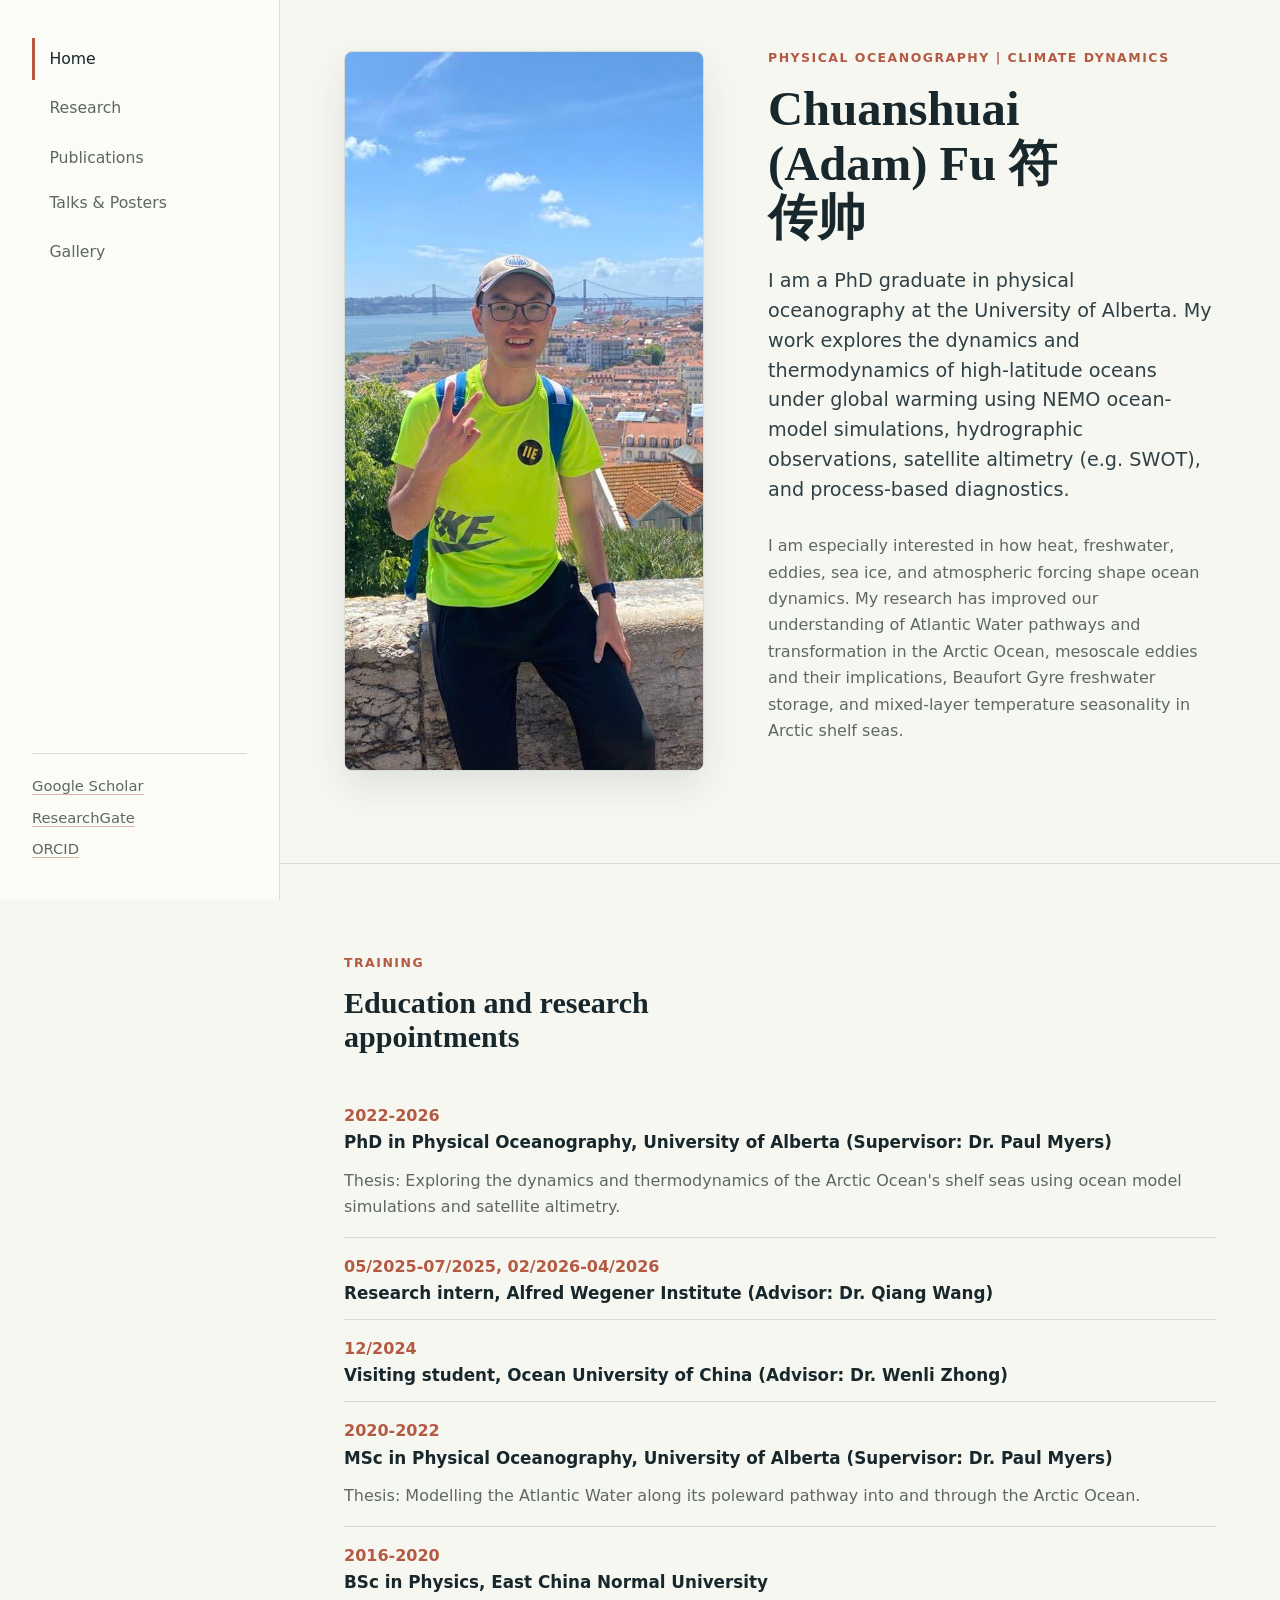
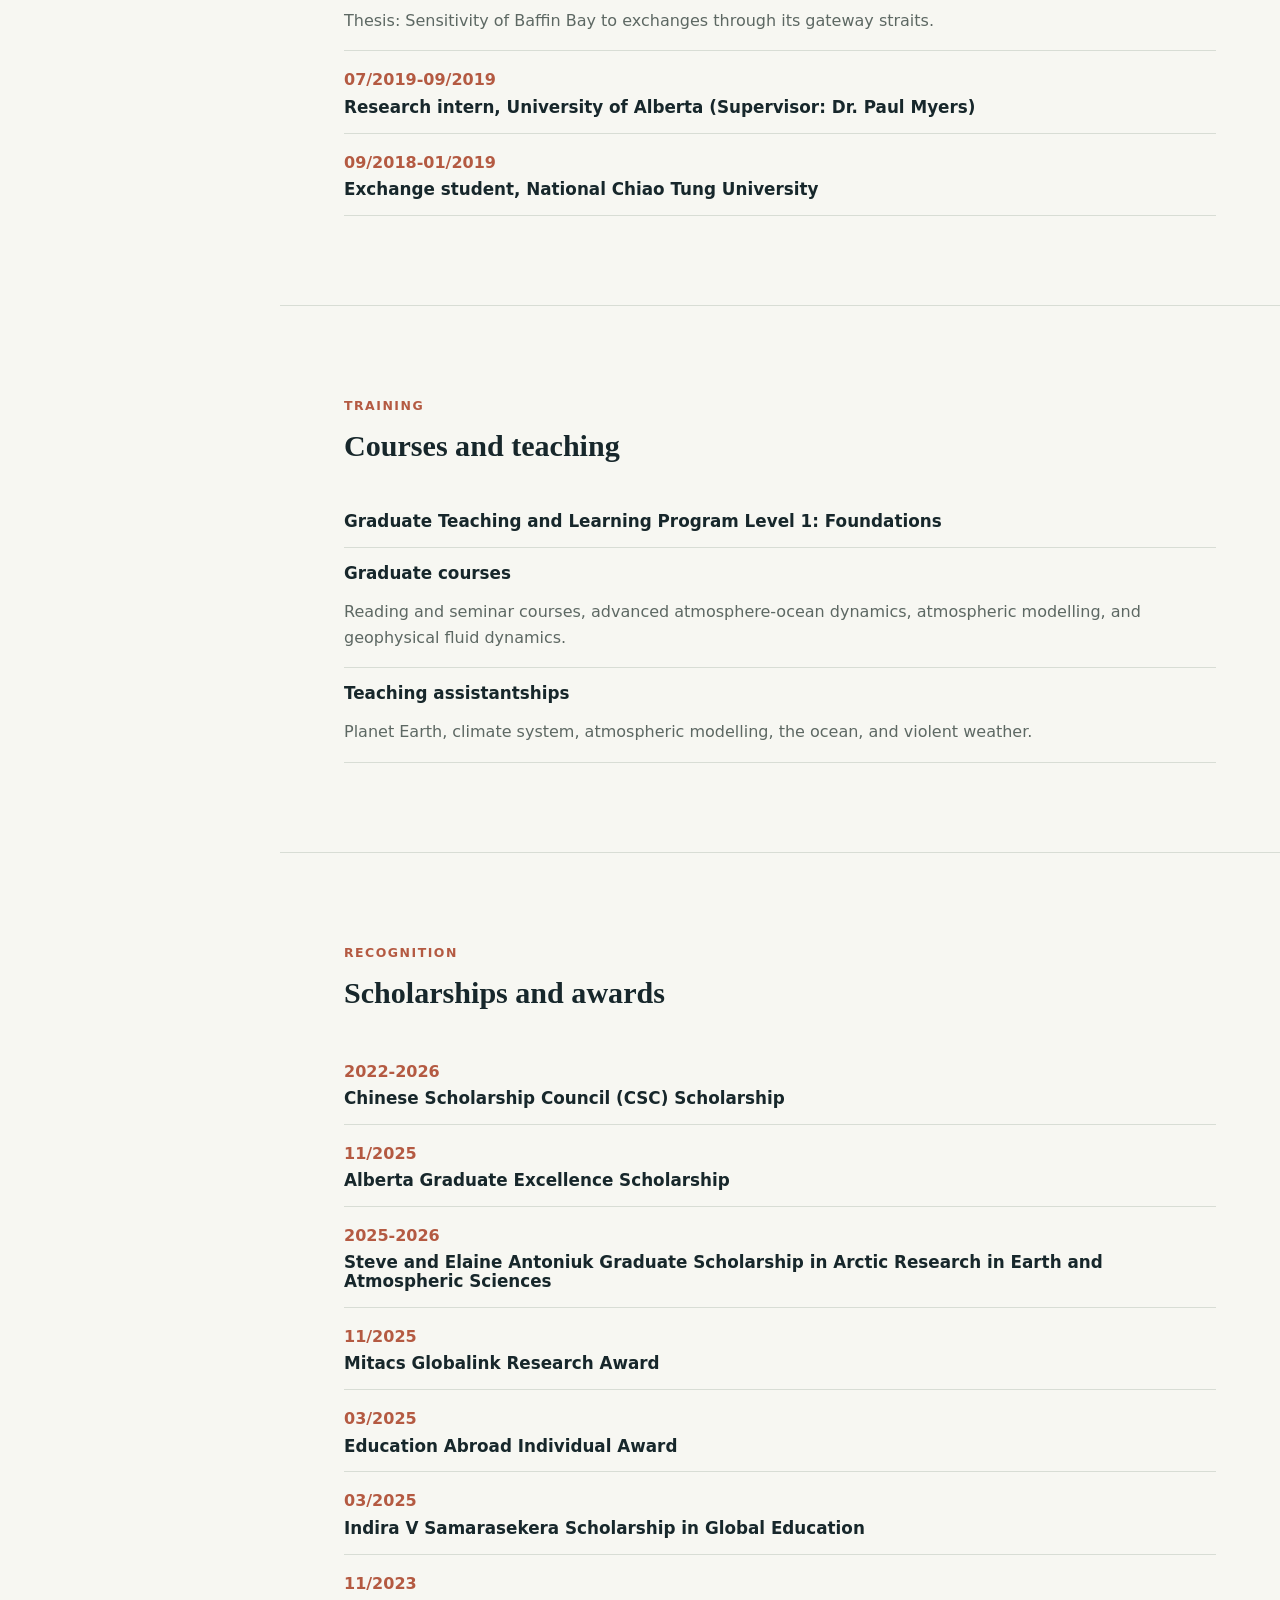
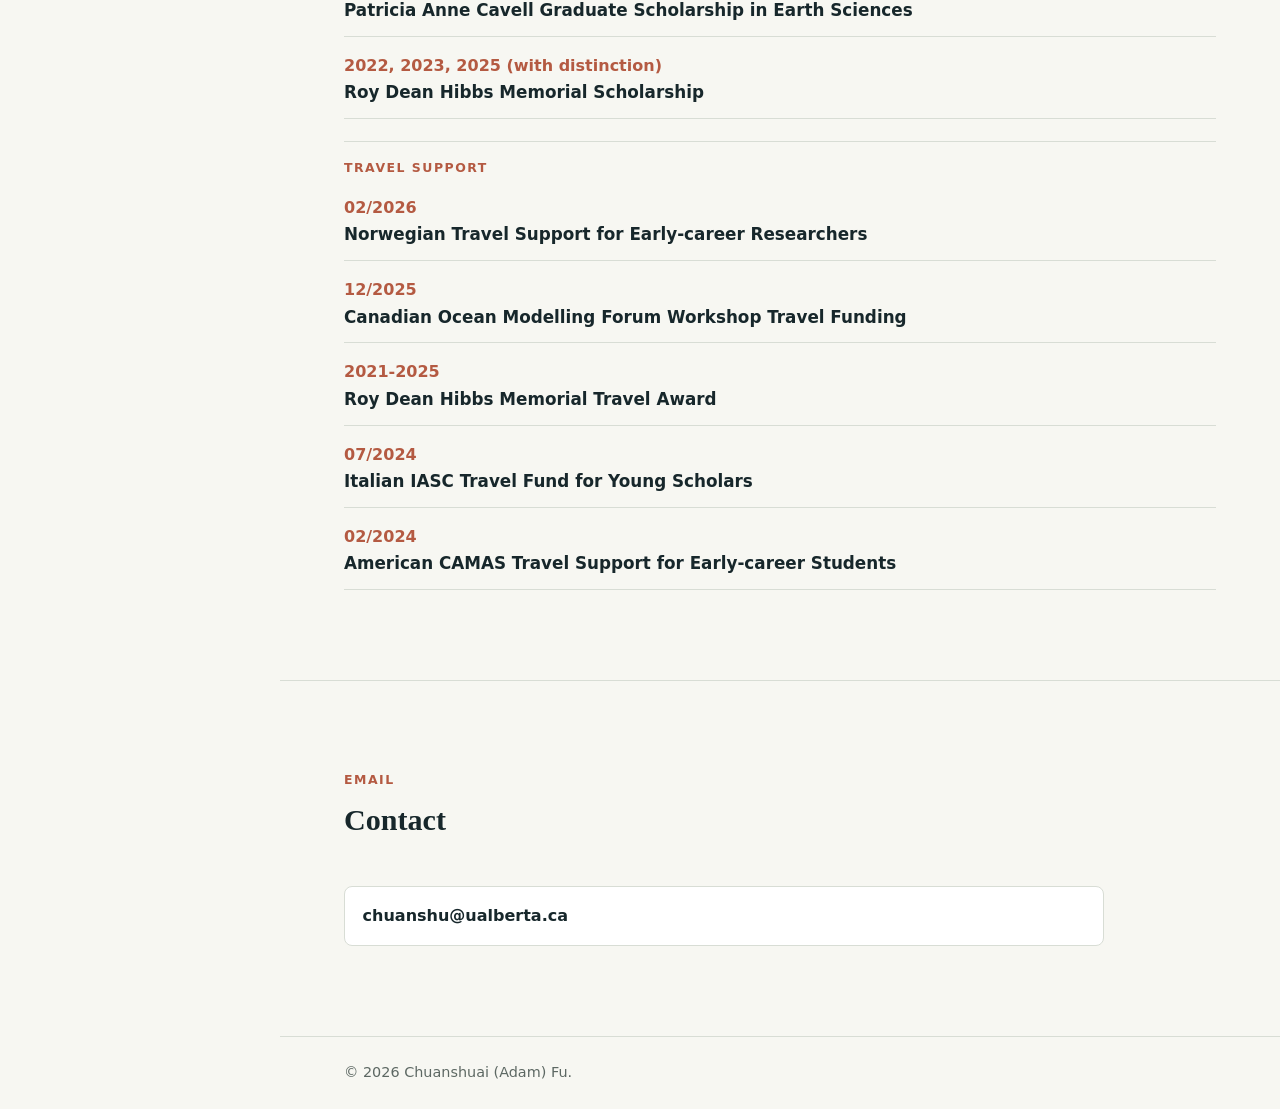
==== index.html @ 399de864 "first_version_webpage" ====
<!doctype html>
<html lang="en">
  <head>
    <meta charset="utf-8" />
    <meta name="viewport" content="width=device-width, initial-scale=1" />
    <title>Chuanshuai (Adam) Fu | Physical Oceanography</title>
    <meta
      name="description"
      content="Academic website for Chuanshuai (Adam) Fu, a physical oceanographer studying Arctic Ocean shelf seas, ocean modelling, and satellite altimetry."
    />
    <link rel="stylesheet" href="styles.css" />
  </head>
  <body data-page="home">
    <a class="skip-link" href="#main">Skip to content</a>

    <div class="site-shell">
      <aside class="sidebar" aria-label="Site">
        <nav class="nav" aria-label="Primary navigation">
          <a href="index.html" class="nav__link" data-nav="home">Home</a>
          <details class="nav__details" data-nav-details="home">
            <summary><span class="sr-only">Toggle Home subtitles</span></summary>
            <div class="nav__sublist">
              <a href="index.html#education-title">Education & appointments</a>
              <a href="index.html#teaching-title">Academic training</a>
              <a href="index.html#awards-title">Scholarships & awards</a>
              <a href="index.html#contact-title">Contact</a>
            </div>
          </details>
          <a href="research.html" class="nav__link" data-nav="research">Research</a>
          <details class="nav__details" data-nav-details="research">
            <summary><span class="sr-only">Toggle Research subtitles</span></summary>
            <div class="nav__sublist">
              <a href="research.html#research-interests-title">Research interests</a>
              <a href="research.html#mixed-layer">Mixed layer seasonality</a>
              <a href="research.html#beaufort-gyre">Beaufort Gyre freshwater</a>
              <a href="research.html#swot-eddies">SWOT BG eddies</a>
              <a href="research.html#labrador-eddies">Labrador Sea eddies</a>
              <a href="research.html#svalbard-convection">Svalbard convection</a>
              <a href="research.html#atlantic-water">Atlantic Water pathways</a>
            </div>
          </details>
          <a href="publications.html" class="nav__link" data-nav="publications">Publications</a>
          <a href="talks.html" class="nav__link" data-nav="talks">Talks & Posters</a>
          <details class="nav__details" data-nav-details="talks">
            <summary><span class="sr-only">Toggle Talks and Posters subtitles</span></summary>
            <div class="nav__sublist">
              <a href="talks.html#presentations-title">Selected talks</a>
              <a href="talks.html#posters-title">Selected posters</a>
            </div>
          </details>
          <a href="gallery.html" class="nav__link" data-nav="gallery">Gallery</a>
          <details class="nav__details" data-nav-details="gallery">
            <summary><span class="sr-only">Toggle Gallery subtitles</span></summary>
            <div class="nav__sublist">
              <a href="gallery.html#gallery-2026">2026</a>
              <a href="gallery.html#gallery-2025">2025</a>
              <a href="gallery.html#gallery-2024">2024</a>
              <a href="gallery.html#gallery-2023">2023</a>
              <a href="gallery.html#gallery-2021-2022">2021-2022</a>
              <a href="gallery.html#gallery-before-2021">Before 2021</a>
            </div>
          </details>
        </nav>

        <div class="sidebar__meta">
          <a href="https://scholar.google.com/citations?user=yqhJvTcAAAAJ&hl=en">Google Scholar</a>
          <a href="https://www.researchgate.net/profile/Adam_Fu/research">ResearchGate</a>
          <a href="https://orcid.org/0000-0001-9124-5510">ORCID</a>
        </div>
      </aside>

      <main id="main" class="content">
        <section class="hero section" aria-labelledby="home-title">
          <div class="profile">
            <img
              class="profile__photo"
              src="assets/profile-photo.jpg"
              alt="Chuanshuai (Adam) Fu overlooking Lisbon"
              width="720"
              height="720"
            />

            <div class="profile__body">
              <p class="eyebrow">Physical Oceanography | Climate Dynamics</p>
              <h1 id="home-title">Chuanshuai (Adam) Fu 符传帅</h1>
              <p class="lead">
                I am a PhD graduate in physical oceanography at the University
                of Alberta. My work explores the dynamics and thermodynamics of
                high-latitude oceans under global warming using NEMO ocean-model simulations,
                hydrographic observations, satellite altimetry (e.g. SWOT), and process-based diagnostics.
              </p>
              <p class="intro-copy">
                I am especially interested in how heat, freshwater, eddies,
                sea ice, and atmospheric forcing shape ocean
                dynamics. My research has improved our understanding of
                Atlantic Water pathways and transformation in the Arctic Ocean, mesoscale eddies and their implications,
                Beaufort Gyre freshwater storage, and mixed-layer temperature seasonality in Arctic shelf seas.
            
              </p>
            </div>
          </div>
        </section>

        <section class="section section-stack" aria-labelledby="education-title">
          <div class="section__heading">
            <p class="eyebrow">Training</p>
            <h2 id="education-title">Education and research appointments</h2>
          </div>

          <div class="timeline">
            <article>
              <time>2022-2026</time>
              <h3>PhD in Physical Oceanography, University of Alberta (Supervisor: Dr. Paul Myers)</h3>
              <p>
                Thesis: Exploring the dynamics and thermodynamics of the Arctic
                Ocean's shelf seas using ocean model simulations and satellite
                altimetry.
              </p>
            </article>
            <article>
              <time>05/2025-07/2025, 02/2026-04/2026</time>
              <h3>Research intern, Alfred Wegener Institute (Advisor: Dr. Qiang Wang)</h3>
            </article>
            <article>
              <time>12/2024</time>
              <h3>Visiting student, Ocean University of China (Advisor: Dr. Wenli Zhong)</h3>
            </article>
            <article>
              <time>2020-2022</time>
              <h3>MSc in Physical Oceanography, University of Alberta (Supervisor: Dr. Paul Myers)</h3>
              <p>
                Thesis: Modelling the Atlantic Water along its poleward pathway
                into and through the Arctic Ocean.
              </p>
            </article>
            <article>
              <time>2016-2020</time>
              <h3>BSc in Physics, East China Normal University</h3>
              <p>
                Thesis: Sensitivity of Baffin Bay to exchanges through its
                gateway straits.
              </p>
            </article>
            <article>
              <time>07/2019-09/2019</time>
              <h3>Research intern, University of Alberta (Supervisor: Dr. Paul Myers)</h3>
            </article>

            <article>
              <time>09/2018-01/2019</time>
              <h3>Exchange student, National Chiao Tung University</h3>
            </article>

          </div>
        </section>

        <section class="section section-stack" aria-labelledby="teaching-title">
          <div class="section__heading">
            <p class="eyebrow">Training</p>
            <h2 id="teaching-title">Courses and teaching</h2>
          </div>

          <div class="timeline">
            <article>
              <h3>Graduate Teaching and Learning Program Level 1: Foundations</h3>
            </article>

            <article>
              <h3>Graduate courses</h3>
              <p>Reading and seminar courses, advanced atmosphere-ocean dynamics, atmospheric modelling, and geophysical fluid dynamics.</p>
            </article>

            <article>
              <h3>Teaching assistantships</h3>
              <p>Planet Earth, climate system, atmospheric modelling, the ocean, and violent weather.</p>
            </article>

          </div>
        </section>

        <section class="section section-stack" aria-labelledby="awards-title">
          <div class="section__heading">
            <p class="eyebrow">Recognition</p>
            <h2 id="awards-title">Scholarships and awards</h2>
          </div>

          <div class="timeline">
            <article>
              <time>2022-2026</time>
              <h3>Chinese Scholarship Council (CSC) Scholarship</h3>
            </article>
            <article>
              <time>11/2025</time>
              <h3>Alberta Graduate Excellence Scholarship</h3>
            </article>
            <article>
              <time>2025-2026</time>
              <h3>Steve and Elaine Antoniuk Graduate Scholarship in Arctic Research in Earth and Atmospheric Sciences</h3>
            </article>
            <article>
              <time>11/2025</time>
              <h3>Mitacs Globalink Research Award</h3>
            </article>
            <article>
              <time>03/2025</time>
              <h3>Education Abroad Individual Award</h3>
            </article>
            <article>
              <time>03/2025</time>
              <h3>Indira V Samarasekera Scholarship in Global Education</h3>
            </article>
            <article>
              <time>11/2023</time>
              <h3>Patricia Anne Cavell Graduate Scholarship in Earth Sciences</h3>
            </article>
            <article>
              <time>2022, 2023, 2025 (with distinction)</time>
              <h3>Roy Dean Hibbs Memorial Scholarship</h3>
            </article>
            <div class="timeline-divider">Travel support</div>
            <article>
              <time>02/2026</time>
              <h3>Norwegian Travel Support for Early-career Researchers</h3>
            </article>
            <article>
              <time>12/2025</time>
              <h3>Canadian Ocean Modelling Forum Workshop Travel Funding</h3>
            </article>
            <article>
              <time>2021-2025</time>
              <h3>Roy Dean Hibbs Memorial Travel Award</h3>
            </article>
            <article>
              <time>07/2024</time>
              <h3>Italian IASC Travel Fund for Young Scholars</h3>
            </article>
            <article>
              <time>02/2024</time>
              <h3>American CAMAS Travel Support for Early-career Students</h3>
            </article>
          </div>
        </section>

        <section class="section section-stack" aria-labelledby="contact-title">
          <div class="section__heading">
            <p class="eyebrow">Email</p>
            <h2 id="contact-title">Contact</h2>
          </div>

          <div class="link-panel">
            <a href="mailto:chuanshu@ualberta.ca">
              <strong>chuanshu@ualberta.ca</strong>
            </a>
          </div>
        </section>

        <footer class="footer">
          <p>© 2026 Chuanshuai (Adam) Fu.</p>
        </footer>
      </main>
    </div>

    <script src="script.js"></script>
  </body>
</html>
---- styles.css ----
:root {
  --paper: #f7f7f2;
  --surface: #ffffff;
  --ink: #17272b;
  --muted: #5d6863;
  --line: #d8ddd5;
  --teal: #255f68;
  --teal-deep: #153f48;
  --copper: #b45a42;
  --gold: #c7a65a;
  --shadow: 0 22px 60px rgba(23, 39, 43, 0.12);
  color-scheme: light;
}

* {
  box-sizing: border-box;
}

html {
  scroll-behavior: smooth;
}

body {
  margin: 0;
  background: var(--paper);
  color: var(--ink);
  font-family:
    Inter, ui-sans-serif, system-ui, -apple-system, BlinkMacSystemFont, "Segoe UI",
    sans-serif;
  line-height: 1.65;
}

img {
  display: block;
  max-width: 100%;
}

a {
  color: inherit;
  text-decoration-color: rgba(180, 90, 66, 0.45);
  text-underline-offset: 0.18em;
}

a:hover {
  color: var(--copper);
}

.skip-link {
  left: 1rem;
  opacity: 0;
  padding: 0.7rem 0.9rem;
  position: fixed;
  top: 1rem;
  transform: translateY(-1rem);
  z-index: 20;
}

.skip-link:focus {
  background: var(--surface);
  border: 1px solid var(--line);
  opacity: 1;
  transform: translateY(0);
}

.sr-only {
  clip: rect(0, 0, 0, 0);
  border: 0;
  height: 1px;
  margin: -1px;
  overflow: hidden;
  padding: 0;
  position: absolute;
  white-space: nowrap;
  width: 1px;
}

.site-shell {
  display: grid;
  grid-template-columns: 280px minmax(0, 1fr);
  min-height: 100vh;
}

.sidebar {
  align-self: start;
  background: #fbfbf7;
  border-right: 1px solid var(--line);
  display: flex;
  flex-direction: column;
  gap: 3rem;
  min-height: 100vh;
  padding: 2.4rem 2rem;
  position: sticky;
  top: 0;
}

.nav {
  display: grid;
  gap: 0.25rem;
}

.nav__link {
  border-left: 3px solid transparent;
  color: var(--muted);
  font-size: 0.98rem;
  padding: 0.48rem 0 0.48rem 0.9rem;
  text-decoration: none;
}

.nav__link:hover,
.nav__link.is-active {
  border-left-color: var(--copper);
  color: var(--ink);
}

.nav__details {
  margin: 0 0 0.45rem 1.25rem;
}

.nav__details:not([open]) {
  margin: 0;
}

.nav__details summary {
  display: none;
}

.nav__details summary::-webkit-details-marker {
  display: none;
}

.nav__sublist {
  border-left: 1px solid var(--line);
  display: grid;
  gap: 0.15rem;
  margin: 0.05rem 0 0 0.1rem;
  padding-left: 0.85rem;
}

.nav__sublist a {
  color: var(--muted);
  font-size: 0.76rem;
  line-height: 1.25;
  padding: 0.22rem 0;
  text-decoration: none;
}

.nav__sublist a:hover {
  color: var(--ink);
}

.sidebar__meta {
  border-top: 1px solid var(--line);
  color: var(--muted);
  display: grid;
  font-size: 0.92rem;
  gap: 0.45rem;
  margin-top: auto;
  padding-top: 1.3rem;
}

.content {
  min-width: 0;
}

.section {
  border-bottom: 1px solid var(--line);
  padding: clamp(3rem, 7vw, 6.5rem) clamp(1.25rem, 5vw, 5rem);
  scroll-margin-top: 1rem;
}

.hero {
  padding-top: clamp(1.25rem, 4vw, 3rem);
}

.page-header {
  background:
    linear-gradient(rgba(247, 247, 242, 0.88), rgba(247, 247, 242, 0.94)),
    url("assets/arctic-ocean-banner.png") center / cover;
  min-height: 38vh;
  padding-top: clamp(3rem, 8vw, 5.5rem);
}

.page-header h1 {
  max-width: 16ch;
}

.hero__media {
  aspect-ratio: 16 / 7;
  border-radius: 8px;
  box-shadow: var(--shadow);
  margin-bottom: clamp(2rem, 5vw, 4.5rem);
  overflow: hidden;
}

.hero__media img {
  height: 100%;
  object-fit: cover;
  width: 100%;
}

.profile {
  align-items: center;
  display: grid;
  gap: clamp(1.75rem, 5vw, 4rem);
  grid-template-columns: minmax(220px, 360px) minmax(0, 740px);
}

.profile__photo {
  aspect-ratio: 1;
  border: 1px solid var(--line);
  border-radius: 8px;
  box-shadow: 0 16px 38px rgba(23, 39, 43, 0.1);
  object-fit: cover;
}

.eyebrow {
  color: var(--copper);
  font-size: 0.78rem;
  font-weight: 700;
  letter-spacing: 0.12em;
  margin: 0 0 0.85rem;
  text-transform: uppercase;
}

h1,
h2,
h3 {
  color: var(--ink);
  line-height: 1.12;
  margin: 0;
  overflow-wrap: break-word;
}

h1,
h2 {
  font-family: Georgia, "Times New Roman", serif;
  font-weight: 600;
}

h1 {
  font-size: clamp(2rem, 3.8vw, 3.25rem);
  max-width: 13ch;
}

h2 {
  font-size: clamp(1.4rem, 2.35vw, 2.15rem);
  max-width: 14ch;
}

h3 {
  font-size: 1.05rem;
}

.lead {
  color: #2f4145;
  font-size: clamp(1.02rem, 1.55vw, 1.2rem);
  line-height: 1.55;
  margin: 1.3rem 0 1.8rem;
  max-width: 66ch;
}

.intro-copy {
  color: var(--muted);
  margin: 0 0 1.8rem;
  max-width: 68ch;
}

.facts {
  border-bottom: 1px solid var(--line);
  border-top: 1px solid var(--line);
  display: grid;
  gap: 0;
  margin: 0 0 1.8rem;
}

.facts div {
  display: grid;
  gap: 1rem;
  grid-template-columns: 8rem minmax(0, 1fr);
  padding: 0.75rem 0;
}

.facts div + div {
  border-top: 1px solid var(--line);
}

.facts dt {
  color: var(--muted);
  font-size: 0.82rem;
  font-weight: 700;
  text-transform: uppercase;
}

.facts dd {
  margin: 0;
}

.actions {
  display: flex;
  flex-wrap: wrap;
  gap: 0.7rem;
}

.button {
  align-items: center;
  background: var(--surface);
  border: 1px solid var(--line);
  border-radius: 8px;
  color: var(--ink);
  display: inline-flex;
  font-weight: 700;
  justify-content: center;
  min-height: 2.75rem;
  min-width: 7rem;
  padding: 0.65rem 1rem;
  text-decoration: none;
}

.button:hover {
  border-color: var(--copper);
}

.button--primary {
  background: var(--teal);
  border-color: var(--teal);
  color: #fff;
}

.button--primary:hover {
  background: var(--teal-deep);
  color: #fff;
}

.split {
  display: grid;
  gap: clamp(2rem, 5vw, 4rem);
  grid-template-columns: minmax(270px, 0.7fr) minmax(0, 1.3fr);
}

.section__heading {
  margin-bottom: clamp(1.8rem, 4vw, 3rem);
}

.section__intro {
  margin-bottom: clamp(1.8rem, 4vw, 3rem);
  position: static;
}

.section-stack {
  display: block;
}

.section-stack h2,
.section__heading h2 {
  max-width: 22ch;
}

.research-grid {
  display: grid;
  gap: 1rem;
  grid-template-columns: repeat(2, minmax(0, 1fr));
}

.research-grid--wide {
  grid-template-columns: repeat(2, minmax(260px, 1fr));
  max-width: 980px;
}

.research-grid--single {
  grid-template-columns: minmax(0, 1fr);
  max-width: 1120px;
}

.research-item {
  background: var(--surface);
  border: 1px solid var(--line);
  border-radius: 8px;
  padding: 1.25rem;
}

.research-item h2 {
  font-family: Inter, ui-sans-serif, system-ui, -apple-system, BlinkMacSystemFont, "Segoe UI",
    sans-serif;
  font-size: 1.15rem;
  max-width: none;
}

.research-item p,
.timeline p,
.contact p,
.publication-list p {
  color: var(--muted);
  margin-bottom: 0;
}

.interest-list {
  display: flex;
  flex-wrap: wrap;
  gap: 0.75rem;
  max-width: 980px;
}

.interest-list span {
  background: var(--surface);
  border: 1px solid var(--line);
  border-radius: 8px;
  color: var(--ink);
  font-size: 0.96rem;
  line-height: 1.35;
  padding: 0.75rem 0.9rem;
}

.publication-list {
  counter-reset: pubs;
  display: grid;
  gap: 1.1rem;
  list-style: none;
  margin: 0;
  max-width: 920px;
  padding: 0;
}

.publication-list--reverse {
  counter-reset: pubs 8;
}

.publication-list li {
  background: var(--surface);
  border-left: 4px solid var(--teal);
  border-radius: 8px;
  padding: 1.25rem 1.3rem 1.2rem;
  position: relative;
}

.publication-list--reverse li {
  counter-increment: pubs -1;
}

.publication-list:not(.publication-list--reverse) li {
  counter-increment: pubs;
}

.publication-list li::before {
  color: var(--gold);
  content: counter(pubs, decimal-leading-zero);
  font-family: Georgia, "Times New Roman", serif;
  font-size: 1.2rem;
  position: absolute;
  right: 1.2rem;
  top: 1rem;
}

.publication-list--reverse li::before {
  content: attr(data-number);
}

.publication-list p {
  padding-right: 3rem;
}

.publication-list a {
  display: inline-block;
  font-size: 0.92rem;
  margin-top: 0.55rem;
}

.research-figure {
  background: #fff;
  border: 1px solid var(--line);
  border-radius: 8px;
  margin: 1rem 0;
  max-width: 1040px;
  overflow: hidden;
}

.research-figure img {
  background: #fff;
  display: block;
  height: clamp(320px, 50vw, 680px);
  object-fit: contain;
  width: 100%;
}

.research-figure--wide img {
  height: clamp(220px, 30vw, 380px);
}

.research-figure--map {
  max-width: 720px;
  margin-left: auto;
  margin-right: auto;
}

.research-figure--map img {
  height: clamp(220px, 32vw, 420px);
}

.research-figure figcaption {
  border-top: 1px solid var(--line);
  color: var(--muted);
  font-size: 0.86rem;
  line-height: 1.4;
  margin: 0;
  padding: 0.65rem 0.8rem;
}

.link-panel {
  display: grid;
  gap: 0.75rem;
  max-width: 760px;
}

.link-panel a {
  background: var(--surface);
  border: 1px solid var(--line);
  border-radius: 8px;
  display: grid;
  gap: 0.25rem;
  padding: 1rem 1.1rem;
  text-decoration: none;
}

.link-panel a:hover {
  border-color: var(--copper);
  color: var(--ink);
}

.link-panel span {
  color: var(--copper);
  font-size: 0.78rem;
  font-weight: 800;
  letter-spacing: 0.08em;
  text-transform: uppercase;
}

.link-panel strong {
  color: var(--ink);
  font-size: 1rem;
}

.timeline {
  display: grid;
  gap: 1rem;
}

.timeline article {
  border-bottom: 1px solid var(--line);
  padding-bottom: 1rem;
}

.timeline-divider {
  border-top: 1px solid var(--line);
  color: var(--copper);
  font-size: 0.78rem;
  font-weight: 800;
  letter-spacing: 0.12em;
  margin-top: 0.4rem;
  padding-top: 1rem;
  text-transform: uppercase;
}

.timeline time {
  color: var(--copper);
  display: block;
  font-weight: 800;
  margin-bottom: 0.25rem;
}

.gallery-grid {
  display: grid;
  gap: 1rem;
  grid-template-columns: repeat(3, minmax(0, 1fr));
}

.gallery-grid--wide {
  max-width: 1080px;
}

.gallery-grid figure {
  background: var(--surface);
  border: 1px solid var(--line);
  border-radius: 8px;
  margin: 0;
  overflow: hidden;
}

.gallery-grid img {
  aspect-ratio: 4 / 3;
  height: auto;
  object-fit: cover;
  width: 100%;
}

.gallery-grid figcaption {
  color: var(--muted);
  font-size: 0.92rem;
  padding: 0.85rem 1rem 1rem;
}

.photo-grid {
  display: grid;
  gap: 1rem;
  grid-template-columns: repeat(3, minmax(0, 1fr));
  max-width: 1120px;
}

.gallery-set {
  display: grid;
  gap: 1rem;
}

.gallery-set + .gallery-set {
  margin-top: clamp(2rem, 5vw, 3.5rem);
}

.gallery-set__heading {
  border-bottom: 1px solid var(--line);
  display: flex;
  flex-wrap: wrap;
  gap: 0.5rem 1rem;
  justify-content: space-between;
  max-width: 1120px;
  padding-bottom: 0.75rem;
}

.gallery-set__heading h3 {
  font-size: 1.08rem;
}

.gallery-set__heading p {
  color: var(--copper);
  font-size: 0.92rem;
  font-weight: 800;
  margin: 0;
}

.gallery-set__description {
  color: var(--ink);
  font-size: 0.98rem;
  line-height: 1.7;
  margin: 0;
  max-width: 820px;
}

.gallery-set__description span {
  color: var(--muted);
  display: block;
  font-style: italic;
  margin-top: 0.45rem;
}

.photo-card {
  background: var(--surface);
  border: 1px solid var(--line);
  border-radius: 8px;
  margin: 0;
  overflow: hidden;
}

.photo-card img {
  aspect-ratio: 4 / 3;
  display: block;
  height: auto;
  object-fit: cover;
  width: 100%;
}

.photo-card--contain {
  align-self: start;
}

.photo-card--contain img {
  aspect-ratio: auto;
  background: var(--surface);
  object-fit: contain;
}

.photo-card--defence-crop-top {
  align-self: start;
}

.photo-card--defence-crop-top img {
  aspect-ratio: 824 / 1021;
  display: block;
  object-fit: cover;
  object-position: bottom center;
}

.photo-card--featured {
  grid-column: span 2;
}

.photo-card--featured img {
  aspect-ratio: 16 / 11;
  object-position: center;
}

.photo-card figcaption {
  color: var(--muted);
  font-size: 0.92rem;
  padding: 0.85rem 1rem 1rem;
}

.contact {
  align-items: start;
  display: grid;
  gap: 2rem;
  grid-template-columns: minmax(0, 1.1fr) minmax(230px, 0.7fr);
}

address {
  background: var(--surface);
  border: 1px solid var(--line);
  border-radius: 8px;
  display: grid;
  font-style: normal;
  gap: 0.35rem;
  padding: 1.2rem;
}

.footer {
  color: var(--muted);
  font-size: 0.9rem;
  padding: 1.5rem clamp(1.25rem, 5vw, 5rem);
}

.footer p {
  margin: 0;
}

@media (max-width: 920px) {
  .site-shell {
    display: block;
  }

  .sidebar {
    border-bottom: 1px solid var(--line);
    border-right: 0;
    gap: 1rem;
    min-height: 0;
    padding: 1rem 1.25rem;
    position: static;
  }

  .nav {
    display: flex;
    gap: 0.35rem;
    flex-wrap: wrap;
    padding-bottom: 0.25rem;
  }

  .nav__link {
    border: 1px solid var(--line);
    border-radius: 8px;
    flex: 0 0 auto;
    padding: 0.45rem 0.75rem;
  }

  .nav__link.is-active,
  .nav__link:hover {
    border-color: var(--copper);
  }

  .nav__details {
    display: none;
  }

  .sidebar__meta {
    display: none;
  }

  .profile,
  .split,
  .contact {
    grid-template-columns: 1fr;
  }

  .profile__photo {
    max-width: 270px;
  }

  .section__intro {
    position: static;
  }
}

@media (max-width: 620px) {
  .hero__media {
    aspect-ratio: 5 / 3;
  }

  .facts div {
    gap: 0.2rem;
    grid-template-columns: 1fr;
  }

  .research-grid,
  .gallery-grid,
  .photo-grid {
    grid-template-columns: 1fr;
  }

  .photo-card--featured {
    grid-column: auto;
  }

  .button {
    min-width: 0;
    width: 100%;
  }
}
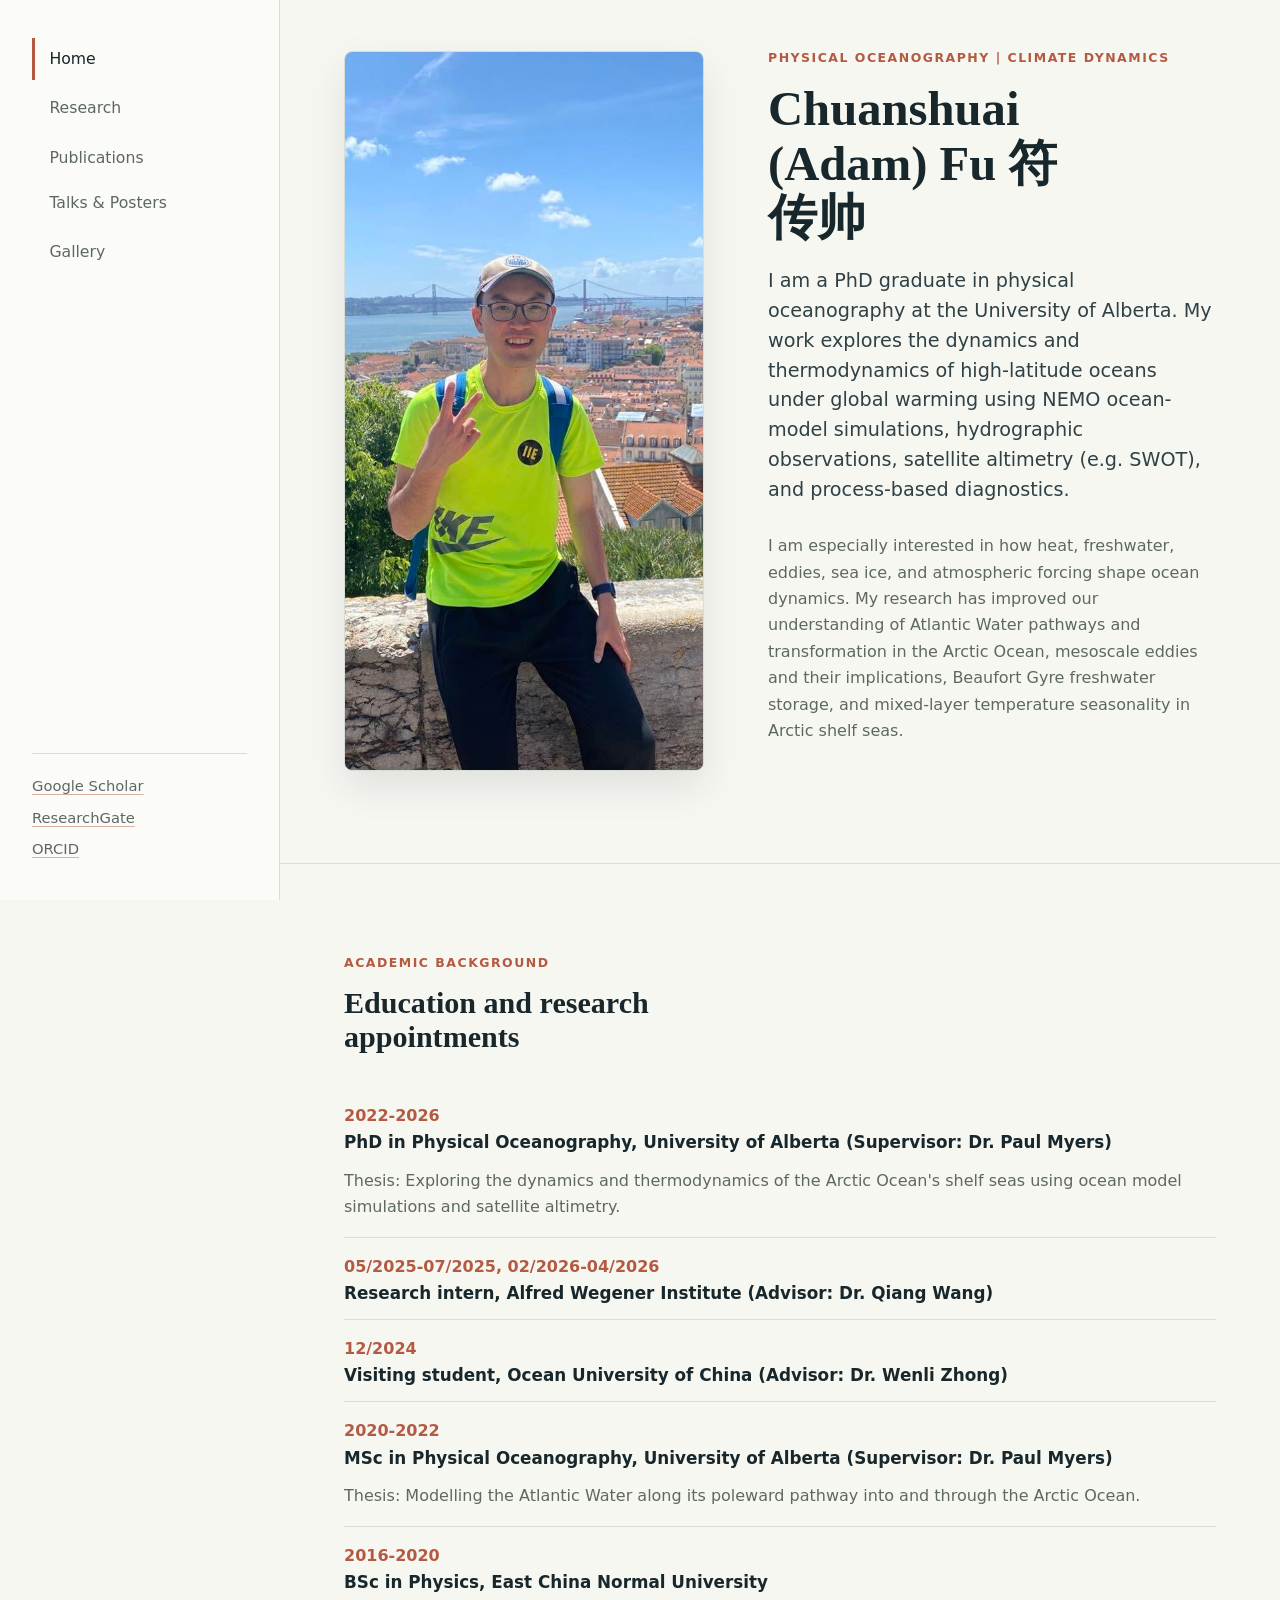
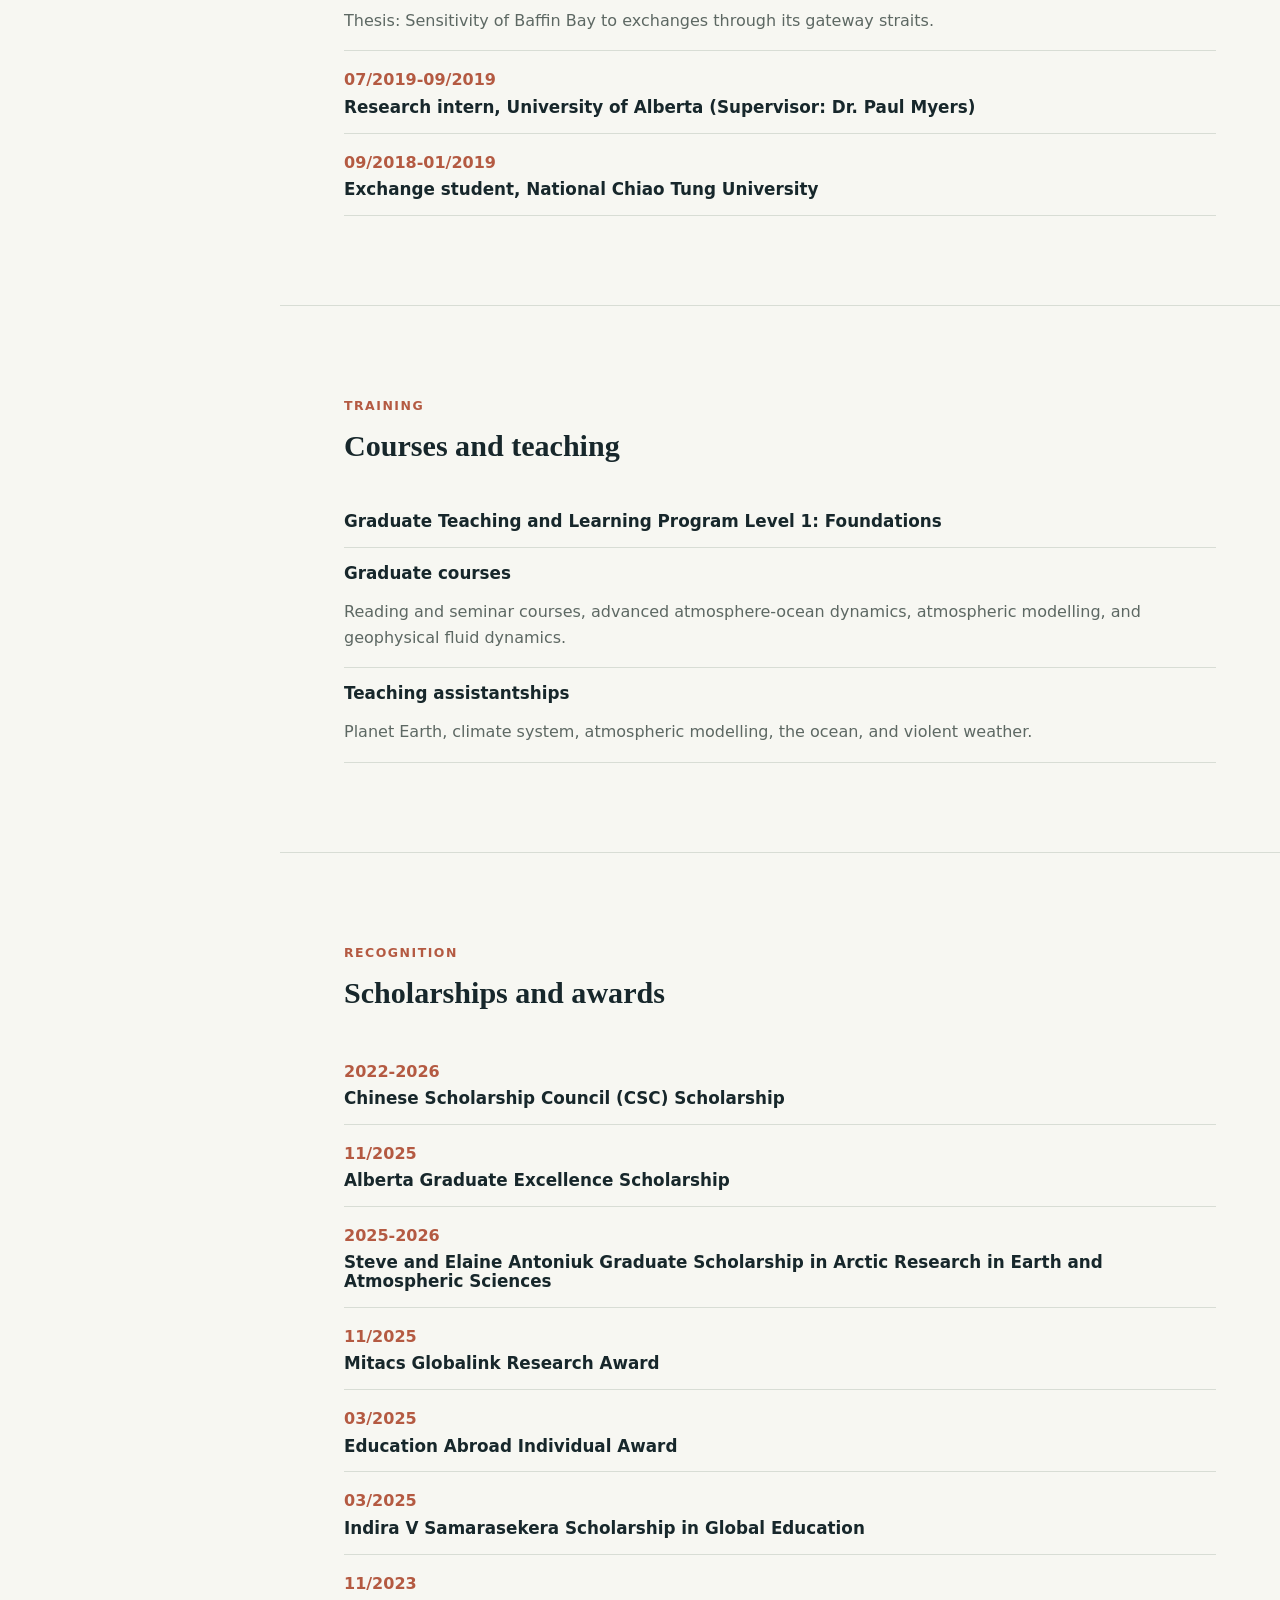
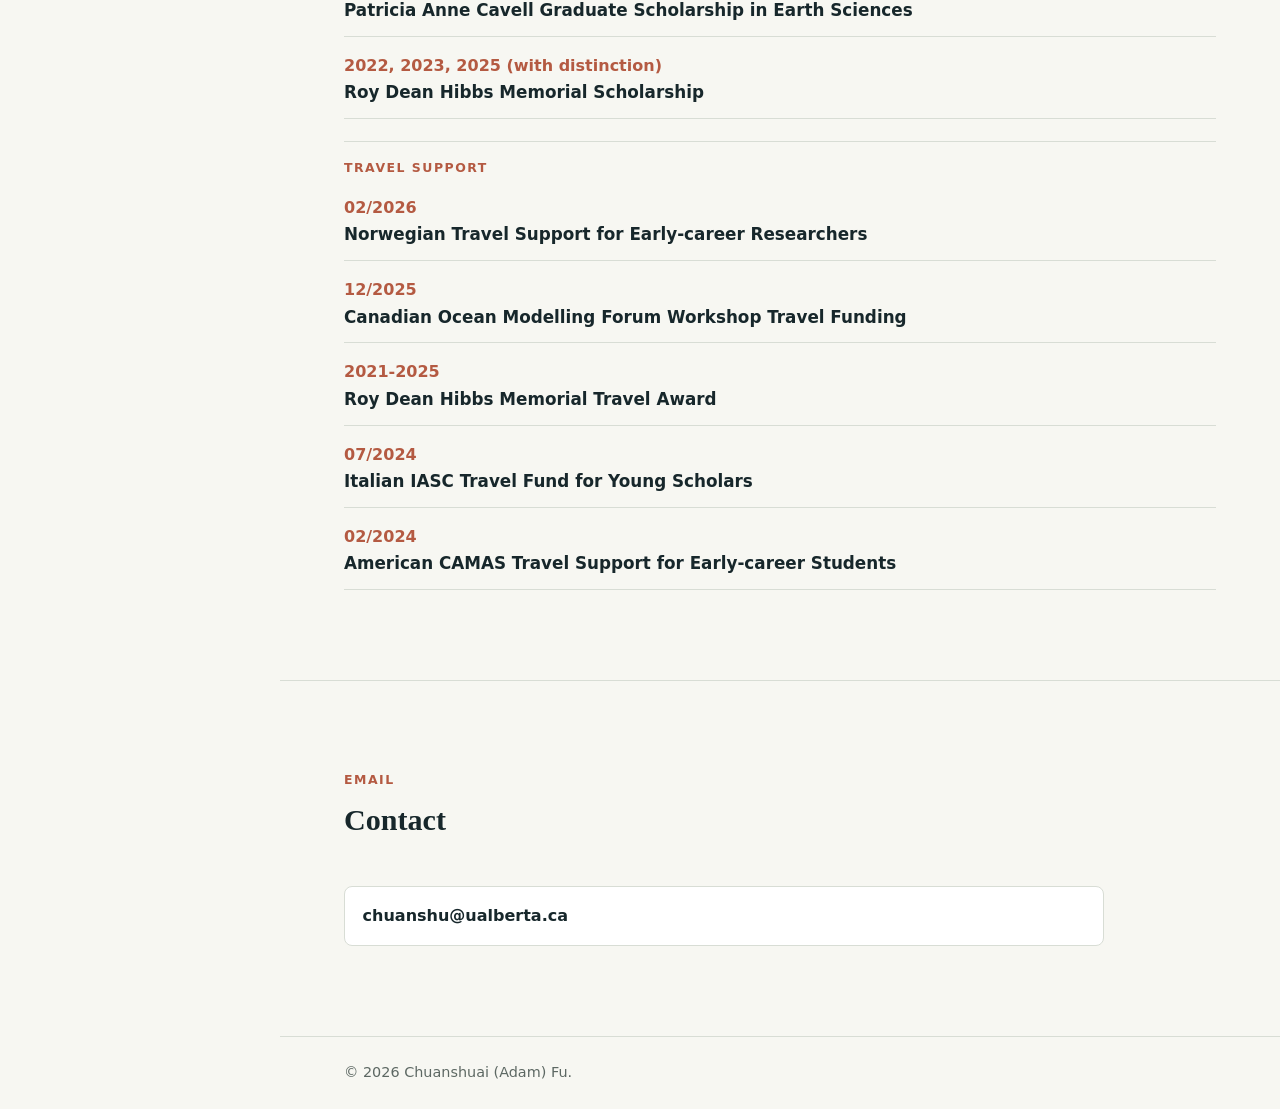
==== commit f4c5f7ac: "Update index.html" ====
--- a/index.html
+++ b/index.html
@@ -103,7 +103,7 @@
 
         <section class="section section-stack" aria-labelledby="education-title">
           <div class="section__heading">
-            <p class="eyebrow">Training</p>
+            <p class="eyebrow">Academic background</p>
             <h2 id="education-title">Education and research appointments</h2>
           </div>
 
--- a/styles.css
+++ b/styles.css
@@ -734,26 +734,32 @@
   }
 
   .sidebar {
+    background: #fbfbf7;
     border-bottom: 1px solid var(--line);
     border-right: 0;
-    gap: 1rem;
+    gap: 0.4rem;
+    max-height: 42vh;
     min-height: 0;
-    padding: 1rem 1.25rem;
-    position: static;
+    overflow-y: auto;
+    padding: 0.55rem 0.75rem;
+    position: sticky;
+    top: 0;
+    z-index: 20;
   }
 
   .nav {
-    display: flex;
-    gap: 0.35rem;
-    flex-wrap: wrap;
-    padding-bottom: 0.25rem;
+    display: grid;
+    gap: 0.25rem;
+    grid-template-columns: repeat(2, minmax(0, 1fr));
+    padding-bottom: 0;
   }
 
   .nav__link {
     border: 1px solid var(--line);
-    border-radius: 8px;
-    flex: 0 0 auto;
-    padding: 0.45rem 0.75rem;
+    border-radius: 6px;
+    font-size: 0.86rem;
+    min-height: 34px;
+    padding: 0.32rem 0.5rem;
   }
 
   .nav__link.is-active,
@@ -762,7 +768,26 @@
   }
 
   .nav__details {
+    display: block;
+    grid-column: 1 / -1;
+    margin: 0 0 0.15rem 0;
+  }
+
+  .nav__details:not([open]) {
     display: none;
+  }
+
+  .nav__sublist {
+    display: grid;
+    gap: 0.1rem;
+    margin: 0;
+    padding: 0.1rem 0 0.2rem 0.65rem;
+  }
+
+  .nav__sublist a {
+    font-size: 0.74rem;
+    min-height: 26px;
+    padding: 0.18rem 0;
   }
 
   .sidebar__meta {
@@ -776,7 +801,13 @@
   }
 
   .profile__photo {
-    max-width: 270px;
+    aspect-ratio: auto;
+    height: 220px;
+    justify-self: center;
+    max-width: none;
+    object-fit: cover;
+    object-position: center 32%;
+    width: 170px;
   }
 
   .section__intro {
@@ -785,6 +816,11 @@
 }
 
 @media (max-width: 620px) {
+  .profile__photo {
+    height: 175px;
+    width: 130px;
+  }
+
   .hero__media {
     aspect-ratio: 5 / 3;
   }
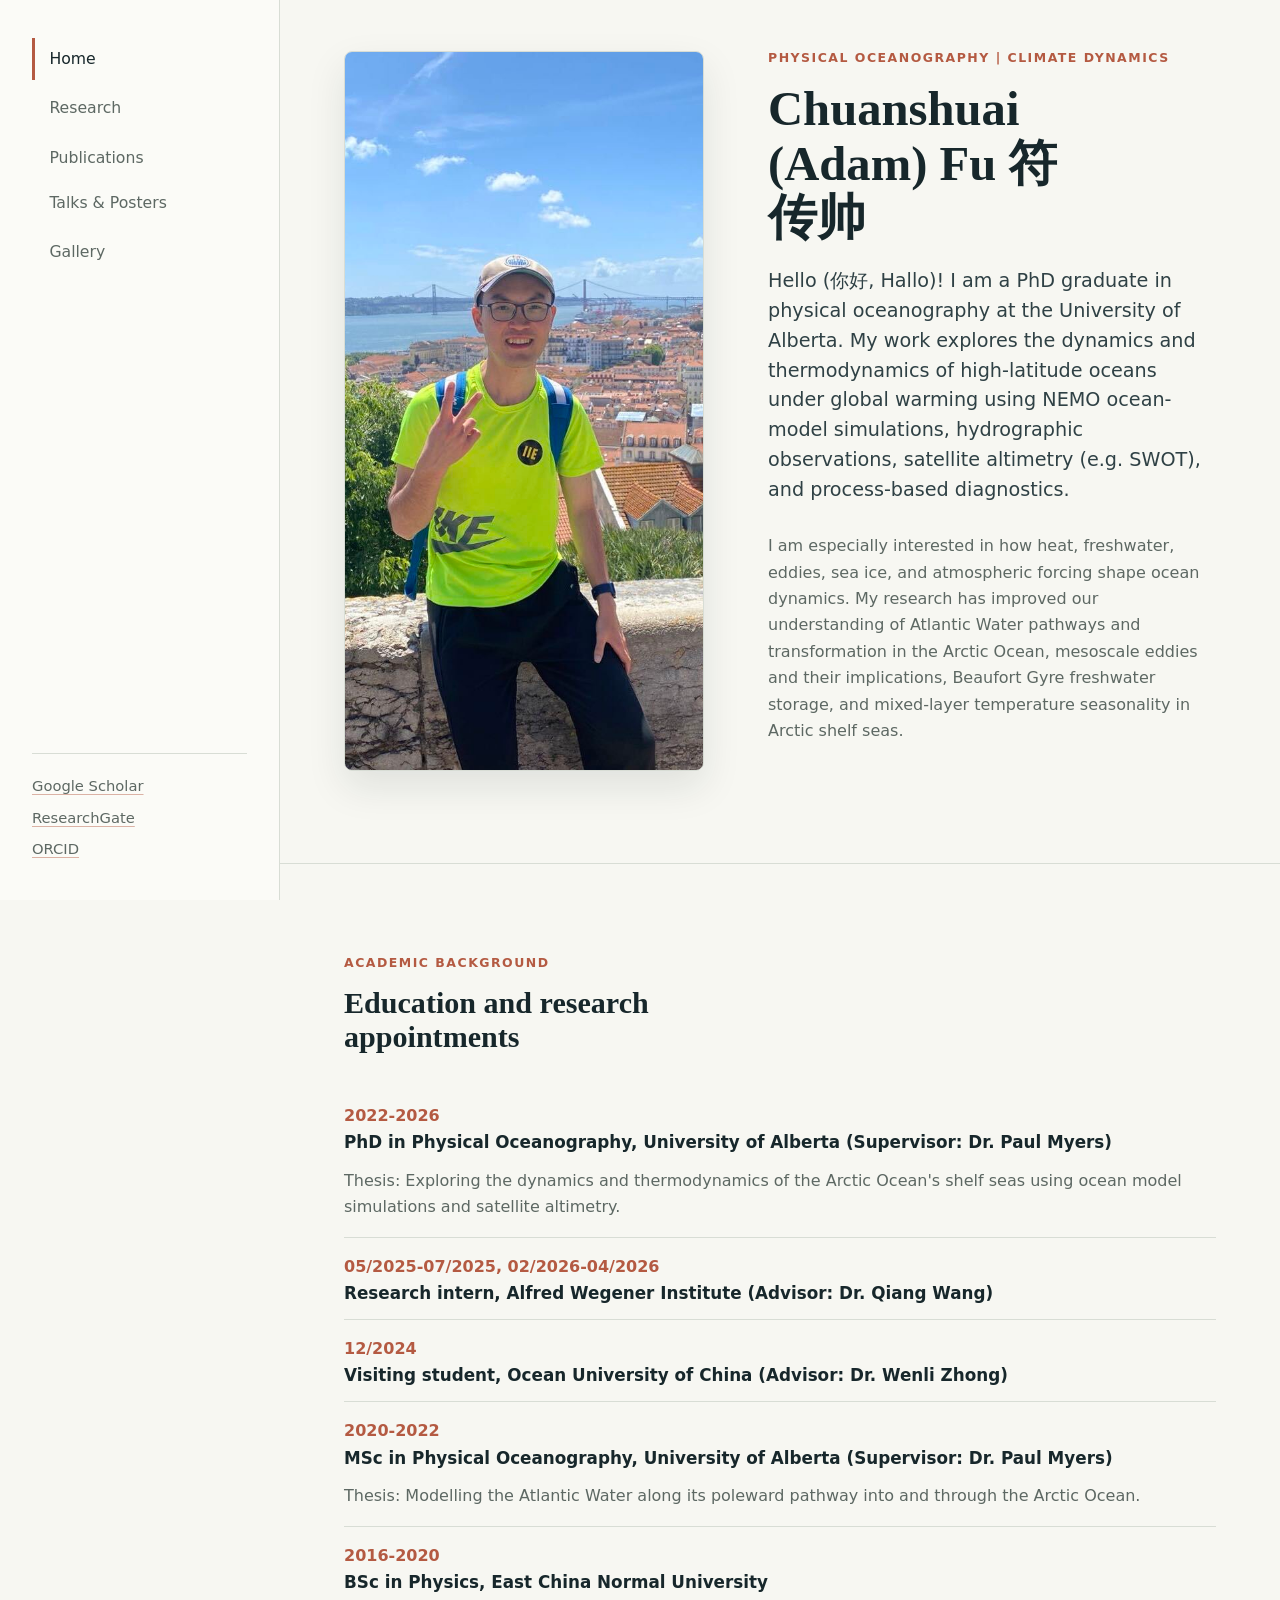
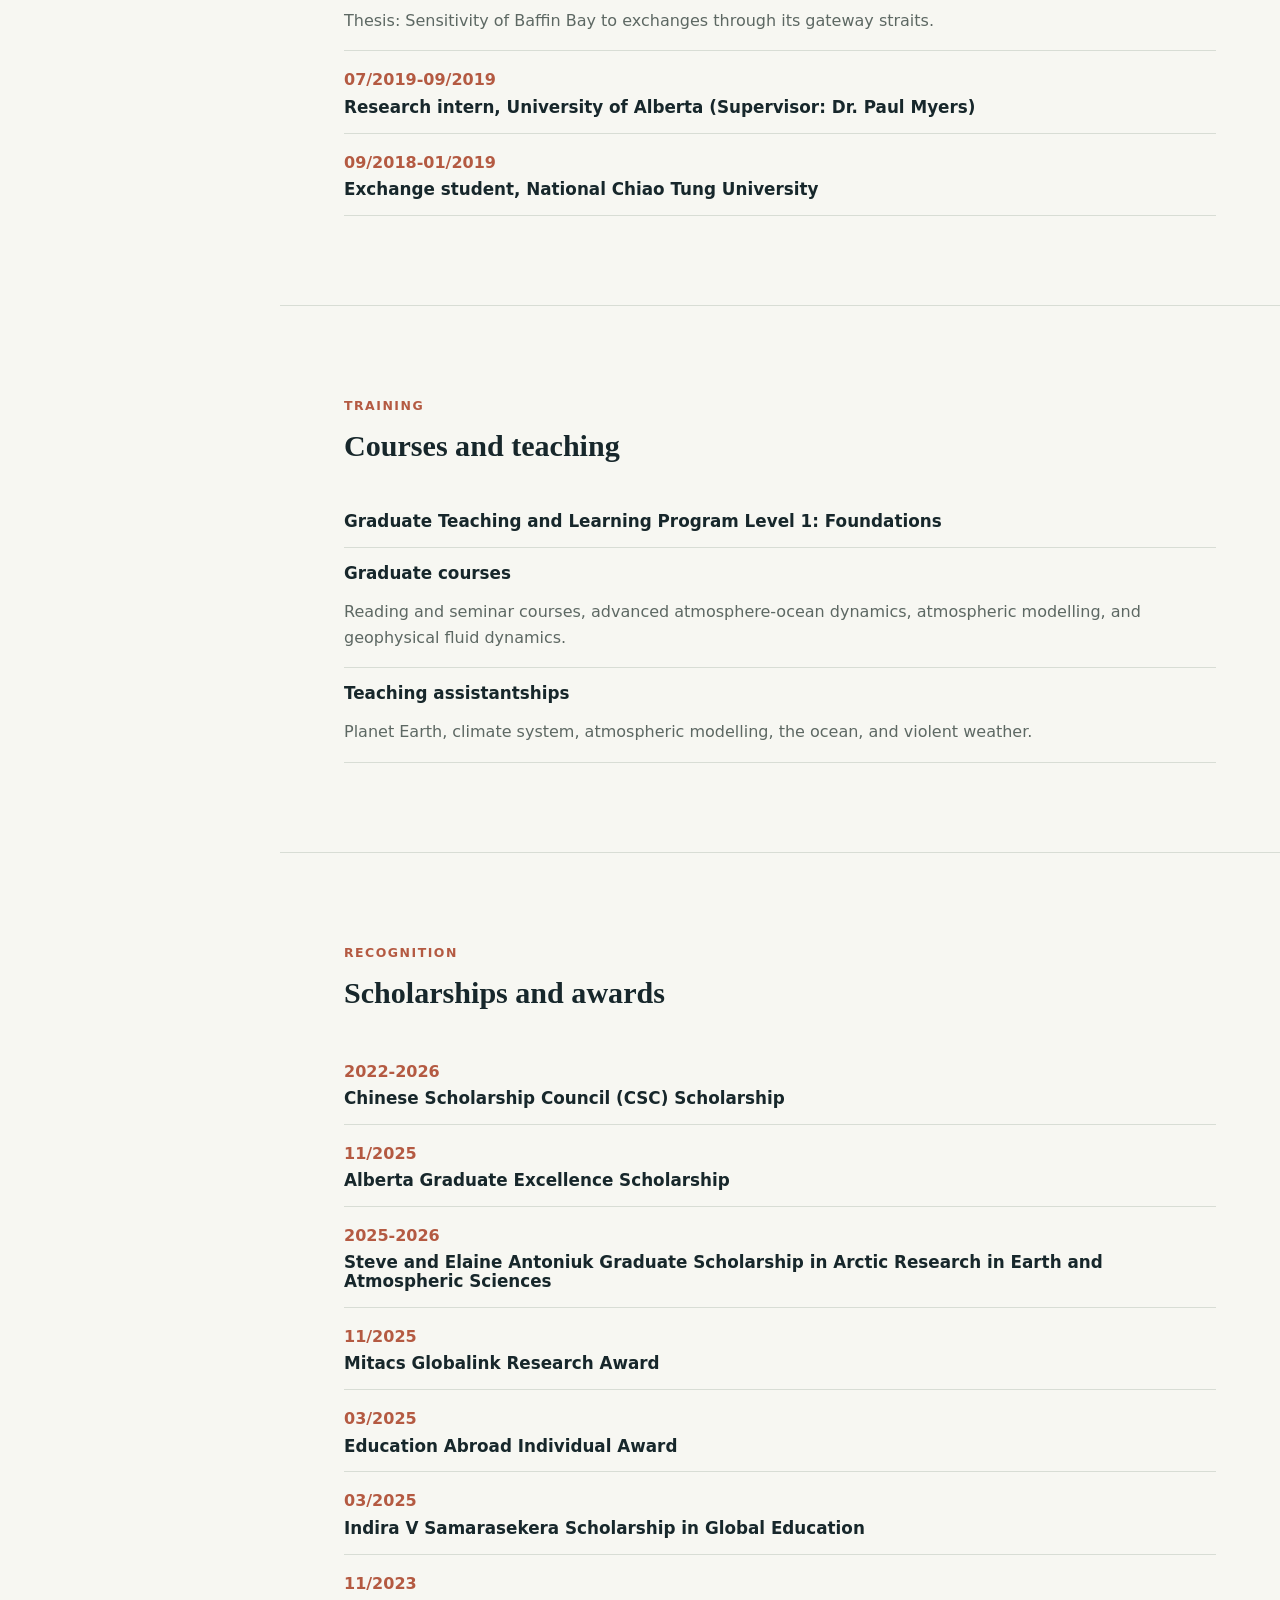
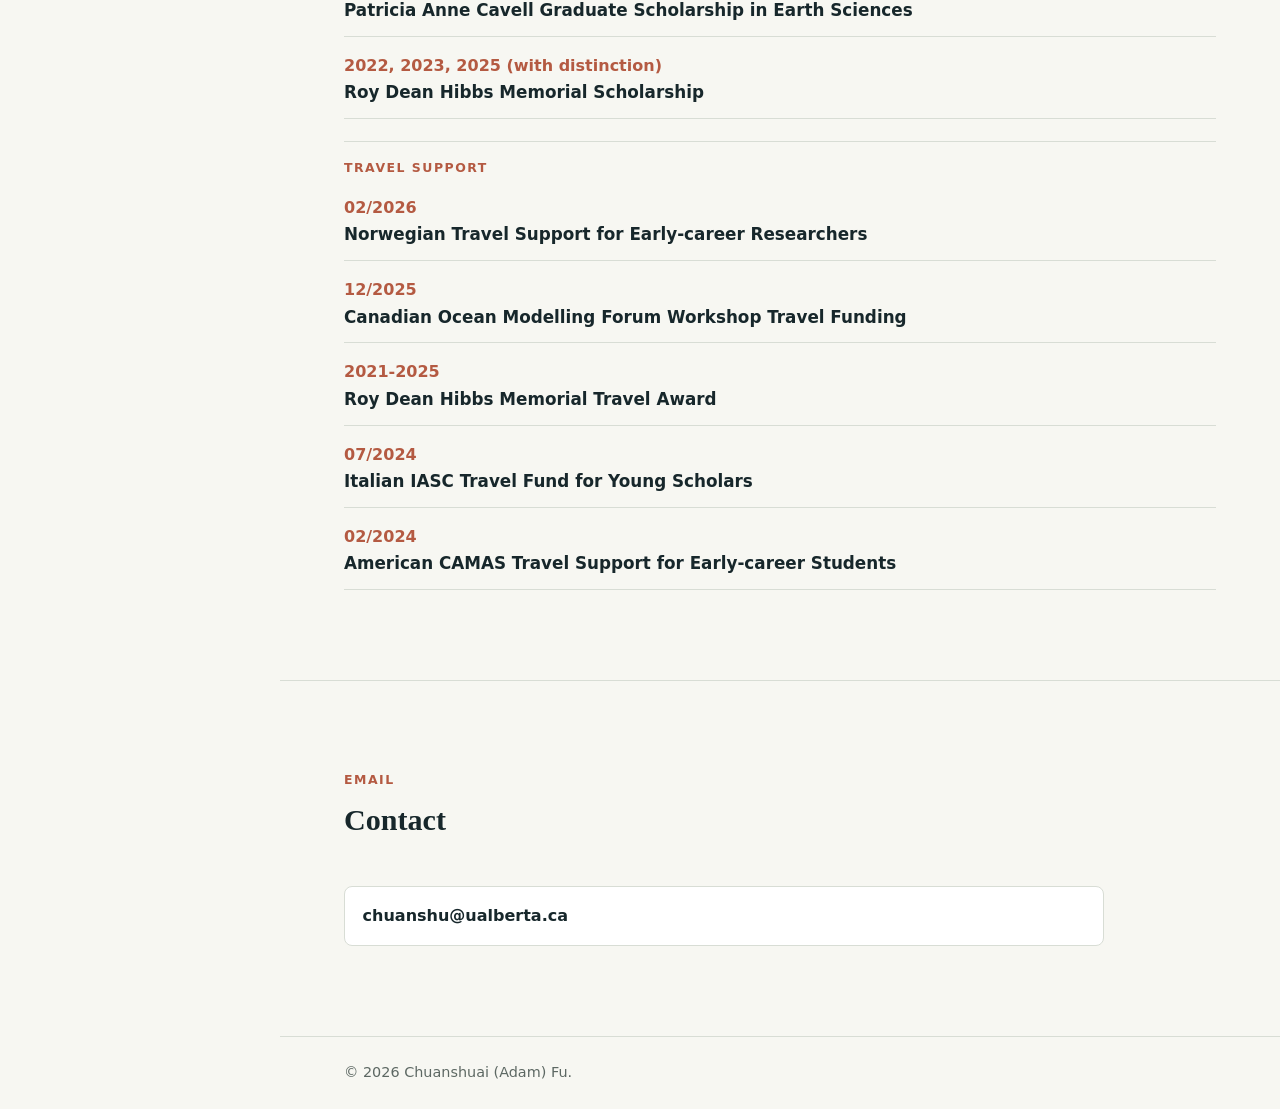
==== commit 5c1bacda: "Update index.html" ====
--- a/index.html
+++ b/index.html
@@ -84,7 +84,7 @@
               <p class="eyebrow">Physical Oceanography | Climate Dynamics</p>
               <h1 id="home-title">Chuanshuai (Adam) Fu 符传帅</h1>
               <p class="lead">
-                I am a PhD graduate in physical oceanography at the University
+                Hello (你好, Hallo)! I am a PhD graduate in physical oceanography at the University
                 of Alberta. My work explores the dynamics and thermodynamics of
                 high-latitude oceans under global warming using NEMO ocean-model simulations,
                 hydrographic observations, satellite altimetry (e.g. SWOT), and process-based diagnostics.
--- a/styles.css
+++ b/styles.css
@@ -665,6 +665,14 @@
   width: 100%;
 }
 
+.photo-card video {
+  aspect-ratio: 4 / 3;
+  background: #000;
+  display: block;
+  object-fit: contain;
+  width: 100%;
+}
+
 .photo-card--contain {
   align-self: start;
 }
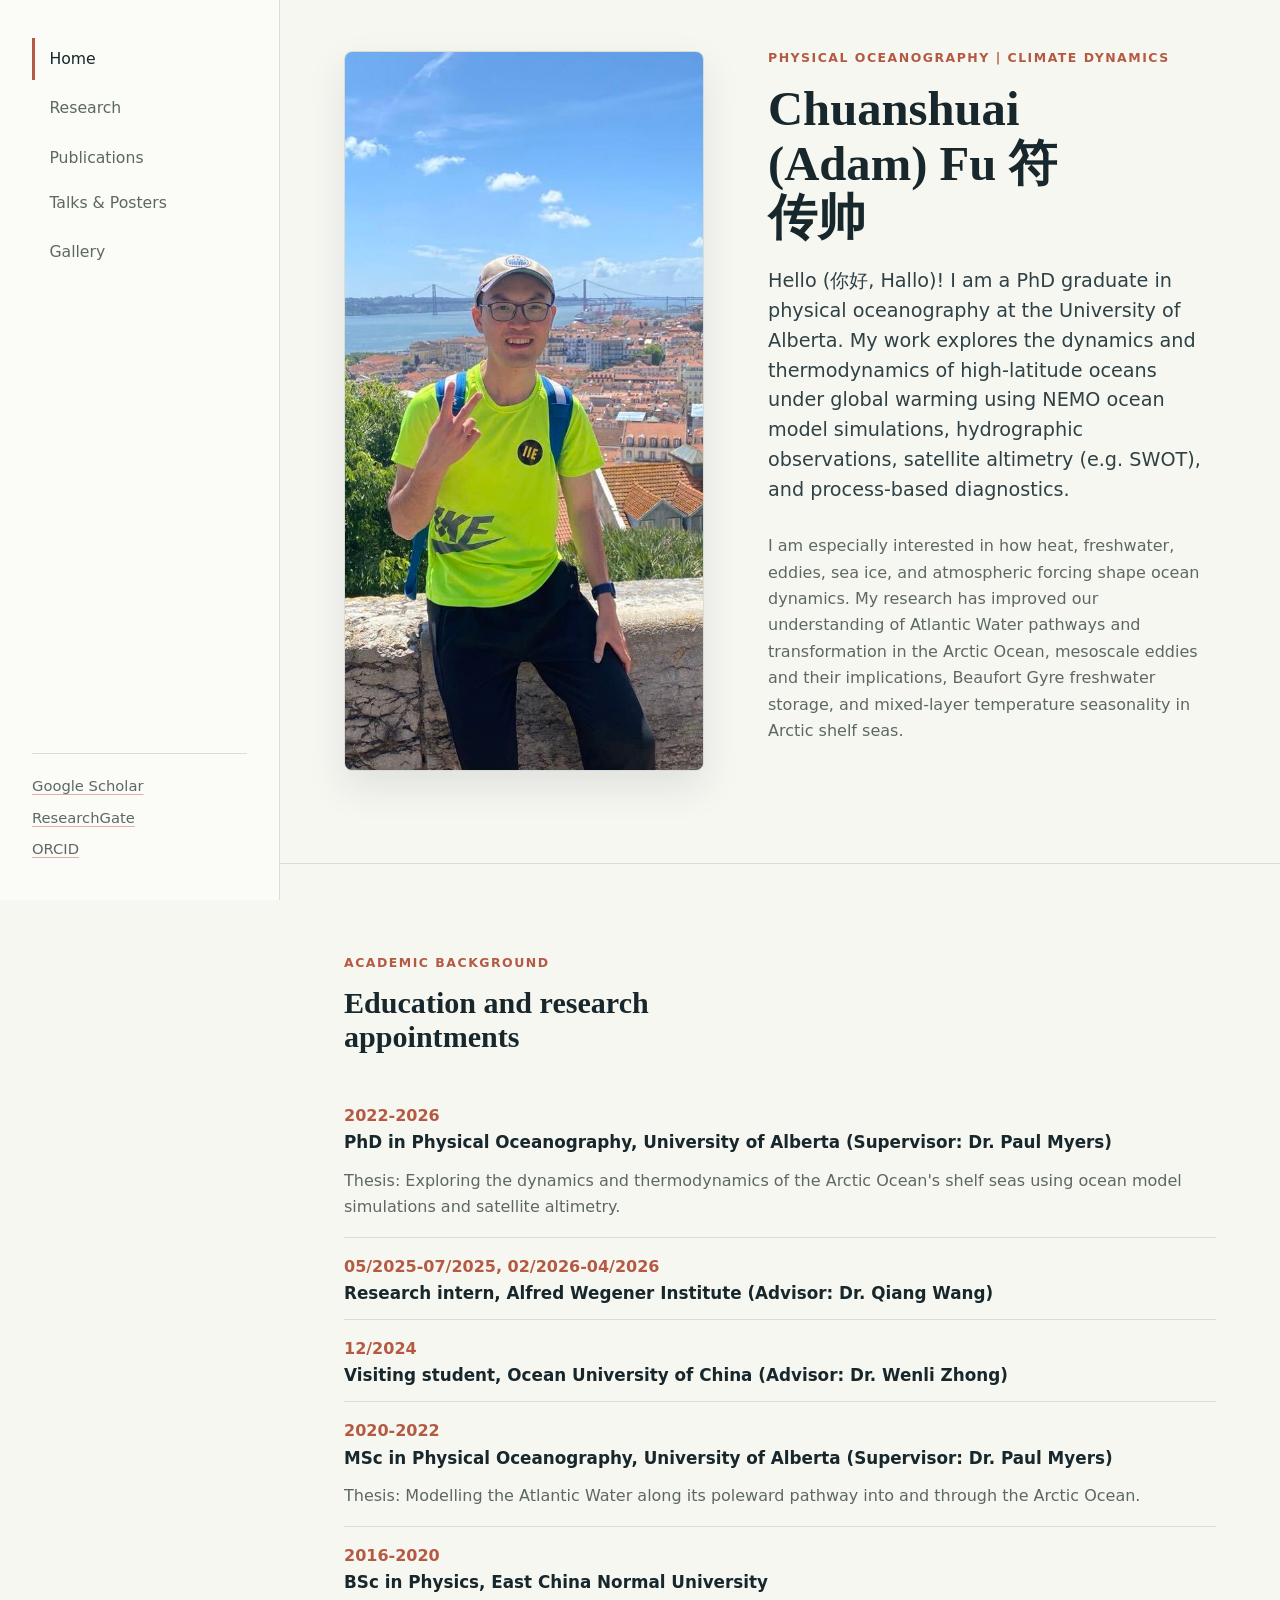
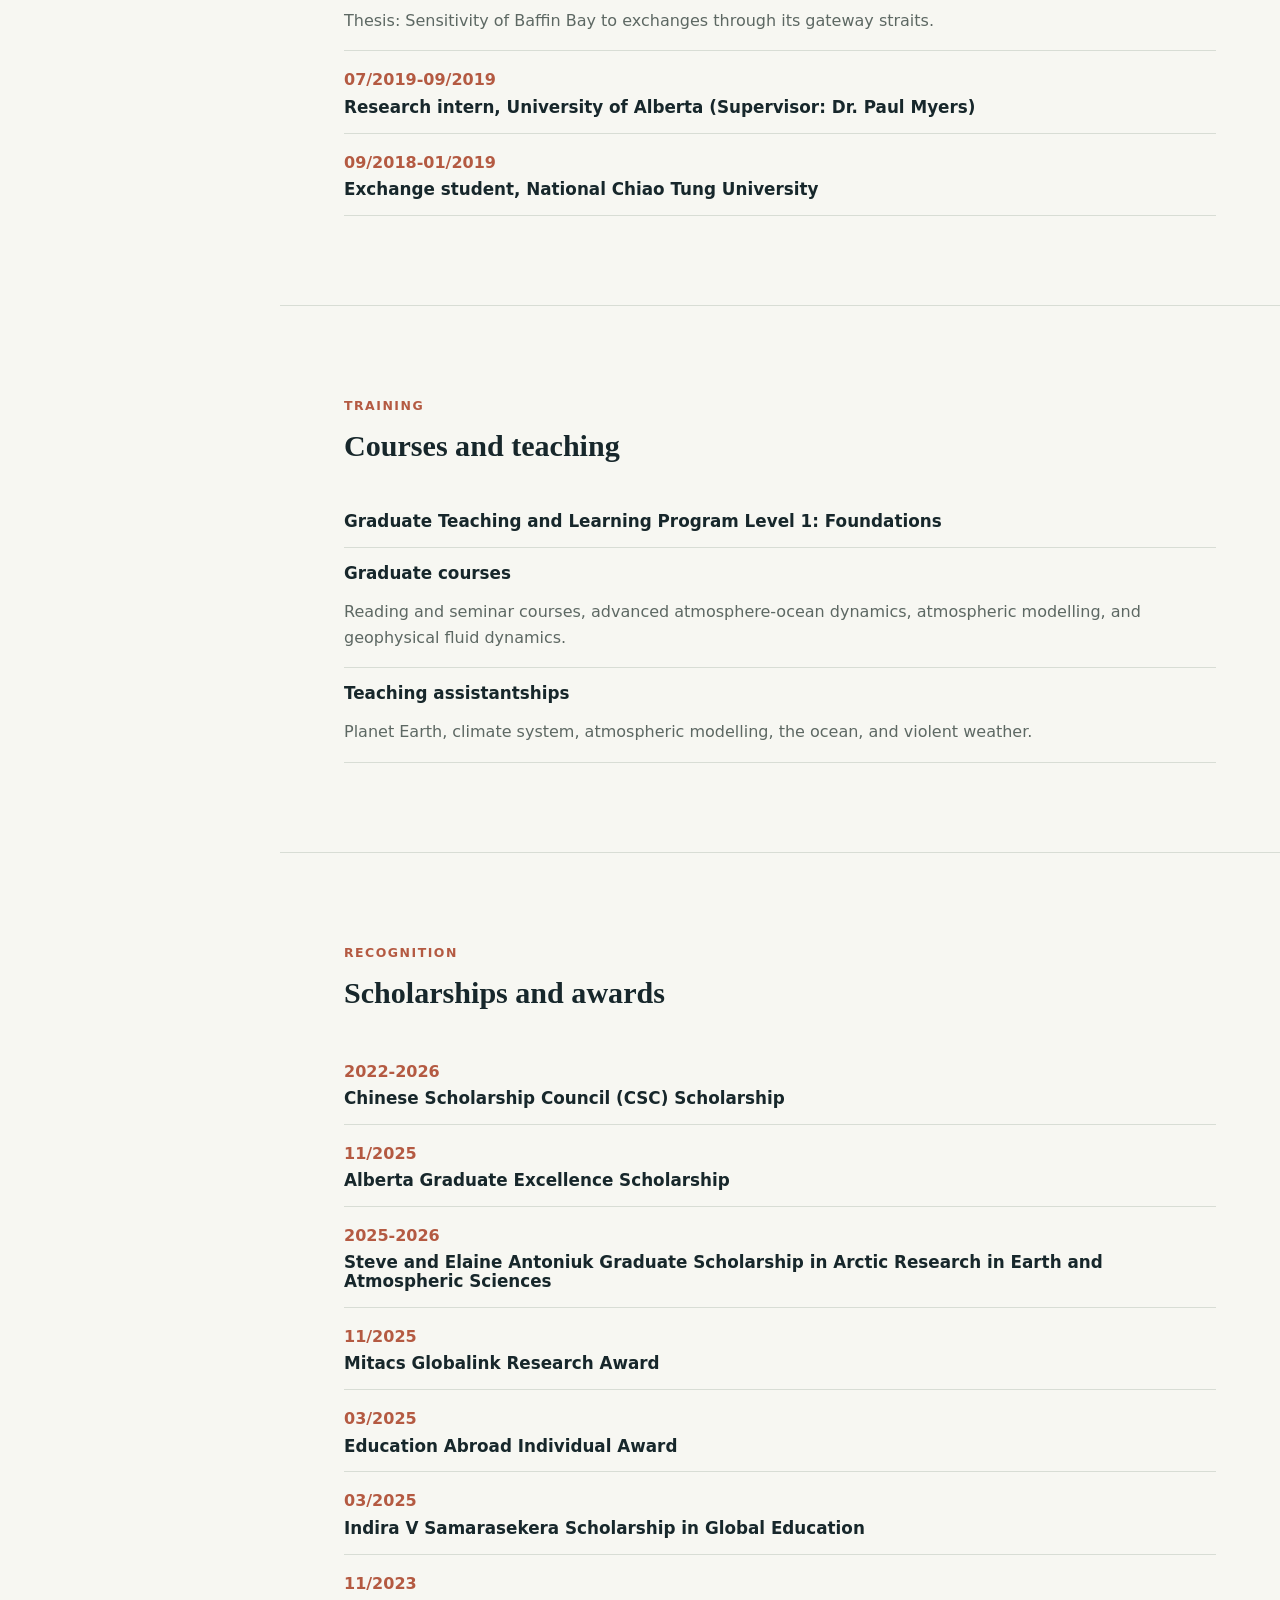
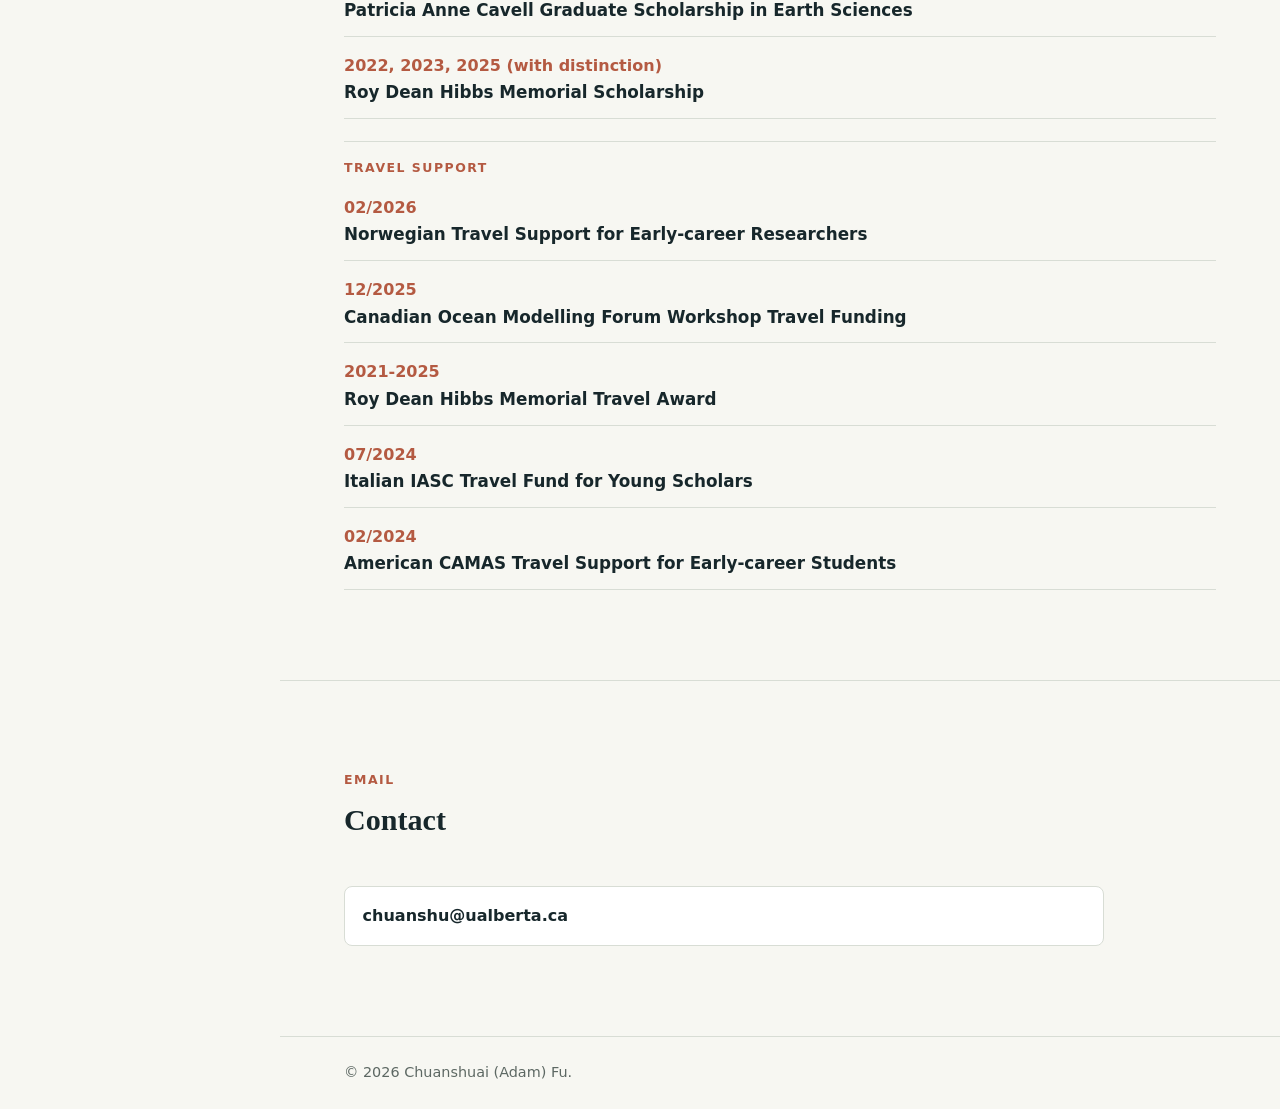
==== commit c5066e8e: "Update index.html" ====
--- a/index.html
+++ b/index.html
@@ -57,7 +57,7 @@
               <a href="gallery.html#gallery-2024">2024</a>
               <a href="gallery.html#gallery-2023">2023</a>
               <a href="gallery.html#gallery-2021-2022">2021-2022</a>
-              <a href="gallery.html#gallery-before-2021">Before 2021</a>
+              <a href="gallery.html#gallery-before-2020">Before 2020</a>
             </div>
           </details>
         </nav>
@@ -86,7 +86,7 @@
               <p class="lead">
                 Hello (你好, Hallo)! I am a PhD graduate in physical oceanography at the University
                 of Alberta. My work explores the dynamics and thermodynamics of
-                high-latitude oceans under global warming using NEMO ocean-model simulations,
+                high-latitude oceans under global warming using NEMO ocean model simulations,
                 hydrographic observations, satellite altimetry (e.g. SWOT), and process-based diagnostics.
               </p>
               <p class="intro-copy">
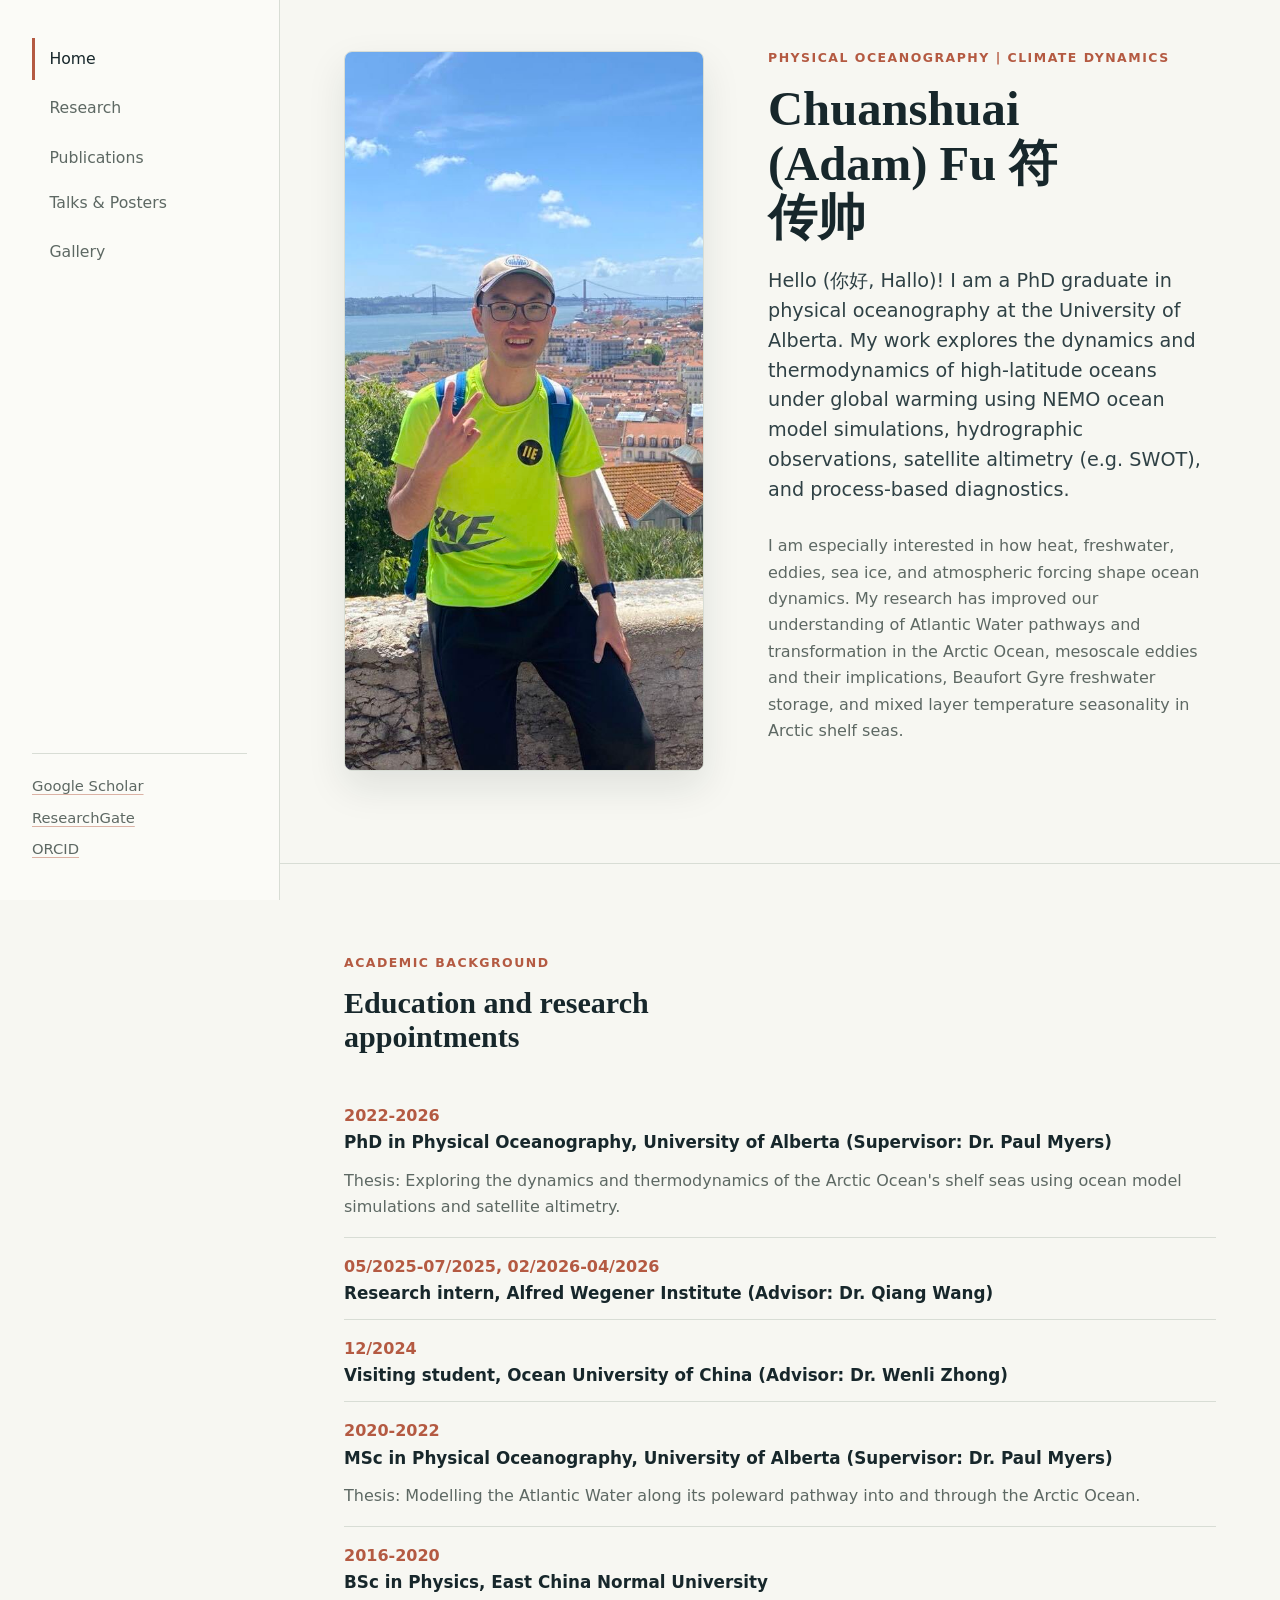
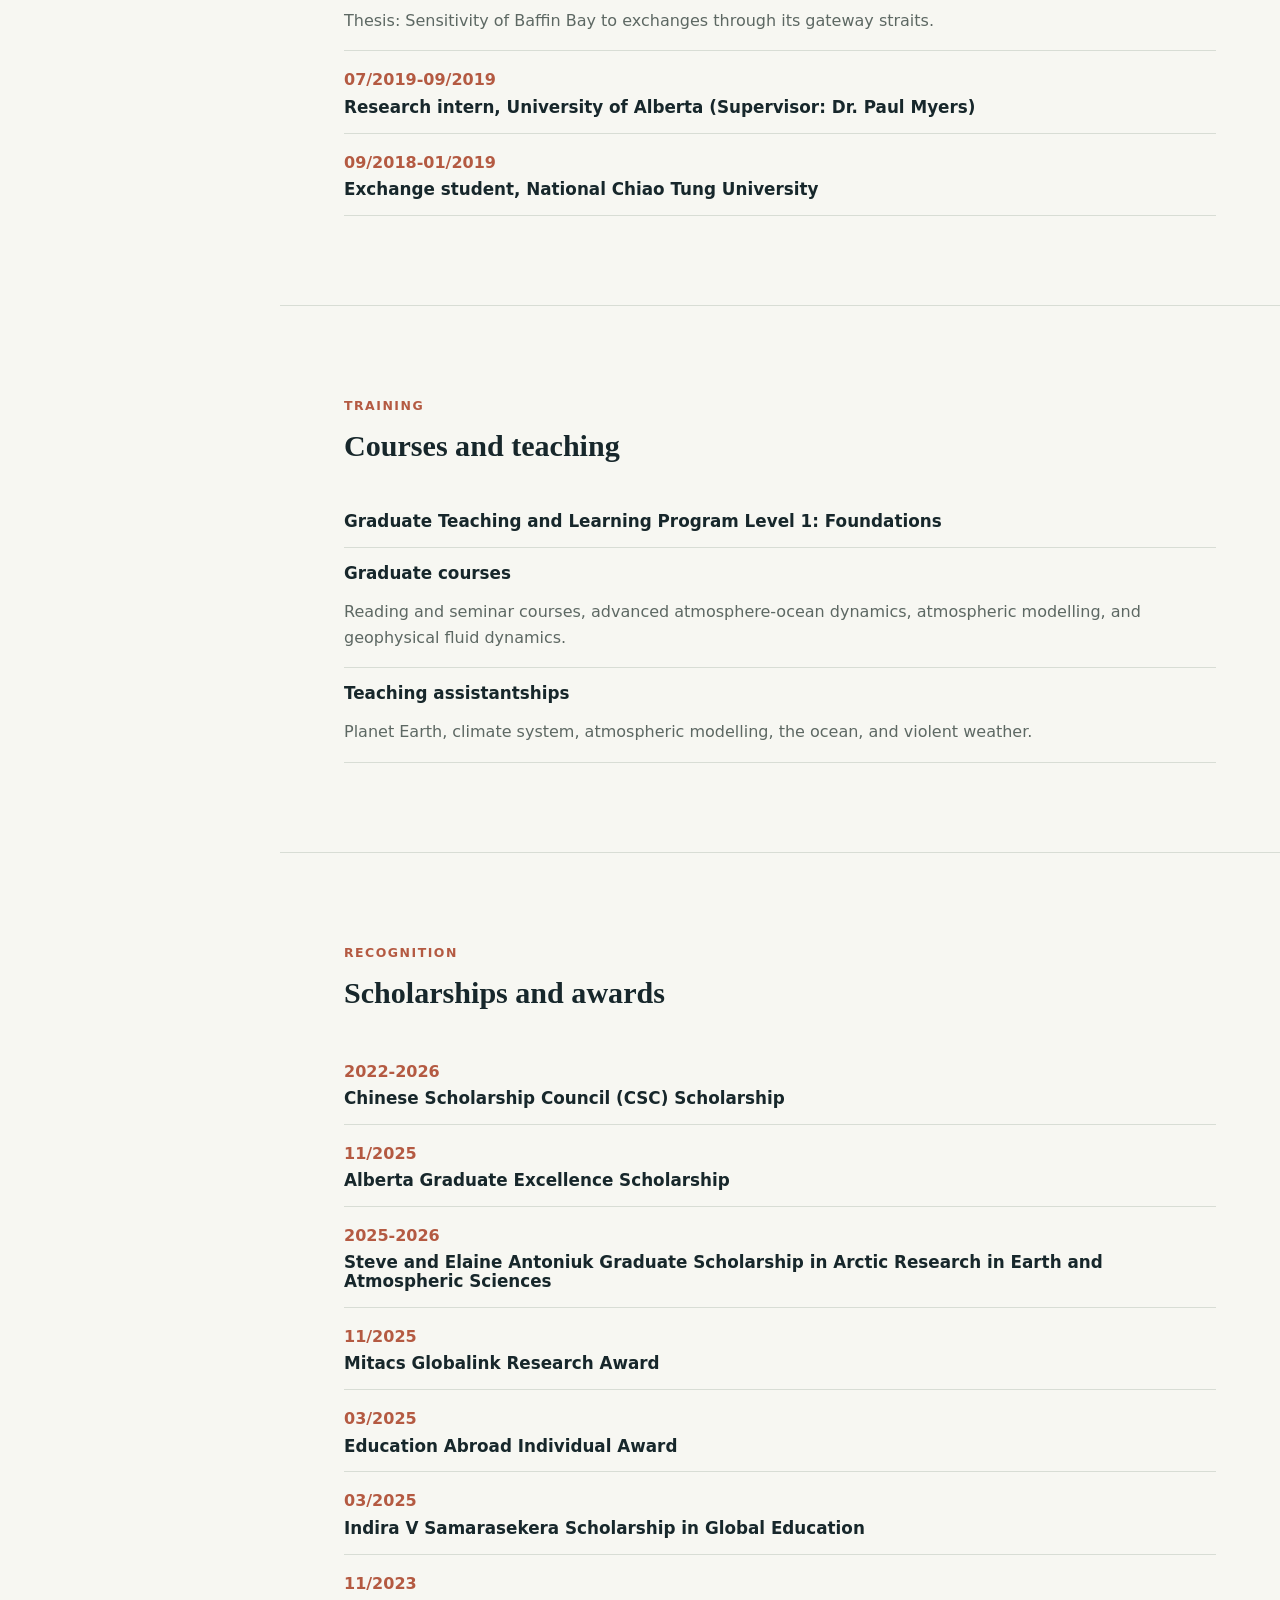
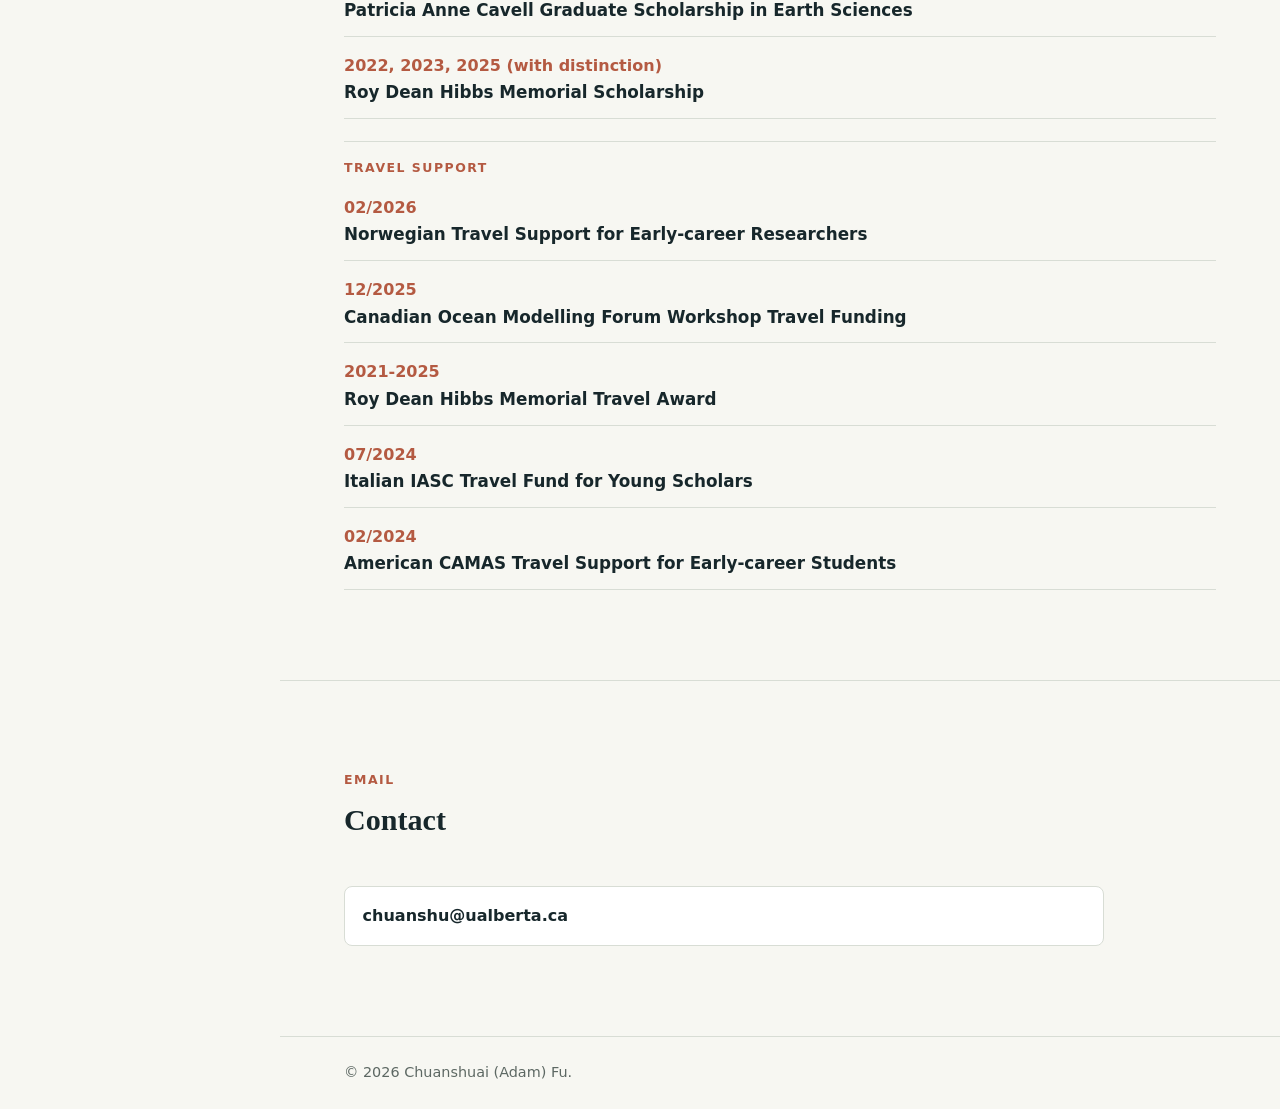
==== commit 63e09937: "Update index.html" ====
--- a/index.html
+++ b/index.html
@@ -94,7 +94,7 @@
                 sea ice, and atmospheric forcing shape ocean
                 dynamics. My research has improved our understanding of
                 Atlantic Water pathways and transformation in the Arctic Ocean, mesoscale eddies and their implications,
-                Beaufort Gyre freshwater storage, and mixed-layer temperature seasonality in Arctic shelf seas.
+                Beaufort Gyre freshwater storage, and mixed layer temperature seasonality in Arctic shelf seas.
             
               </p>
             </div>
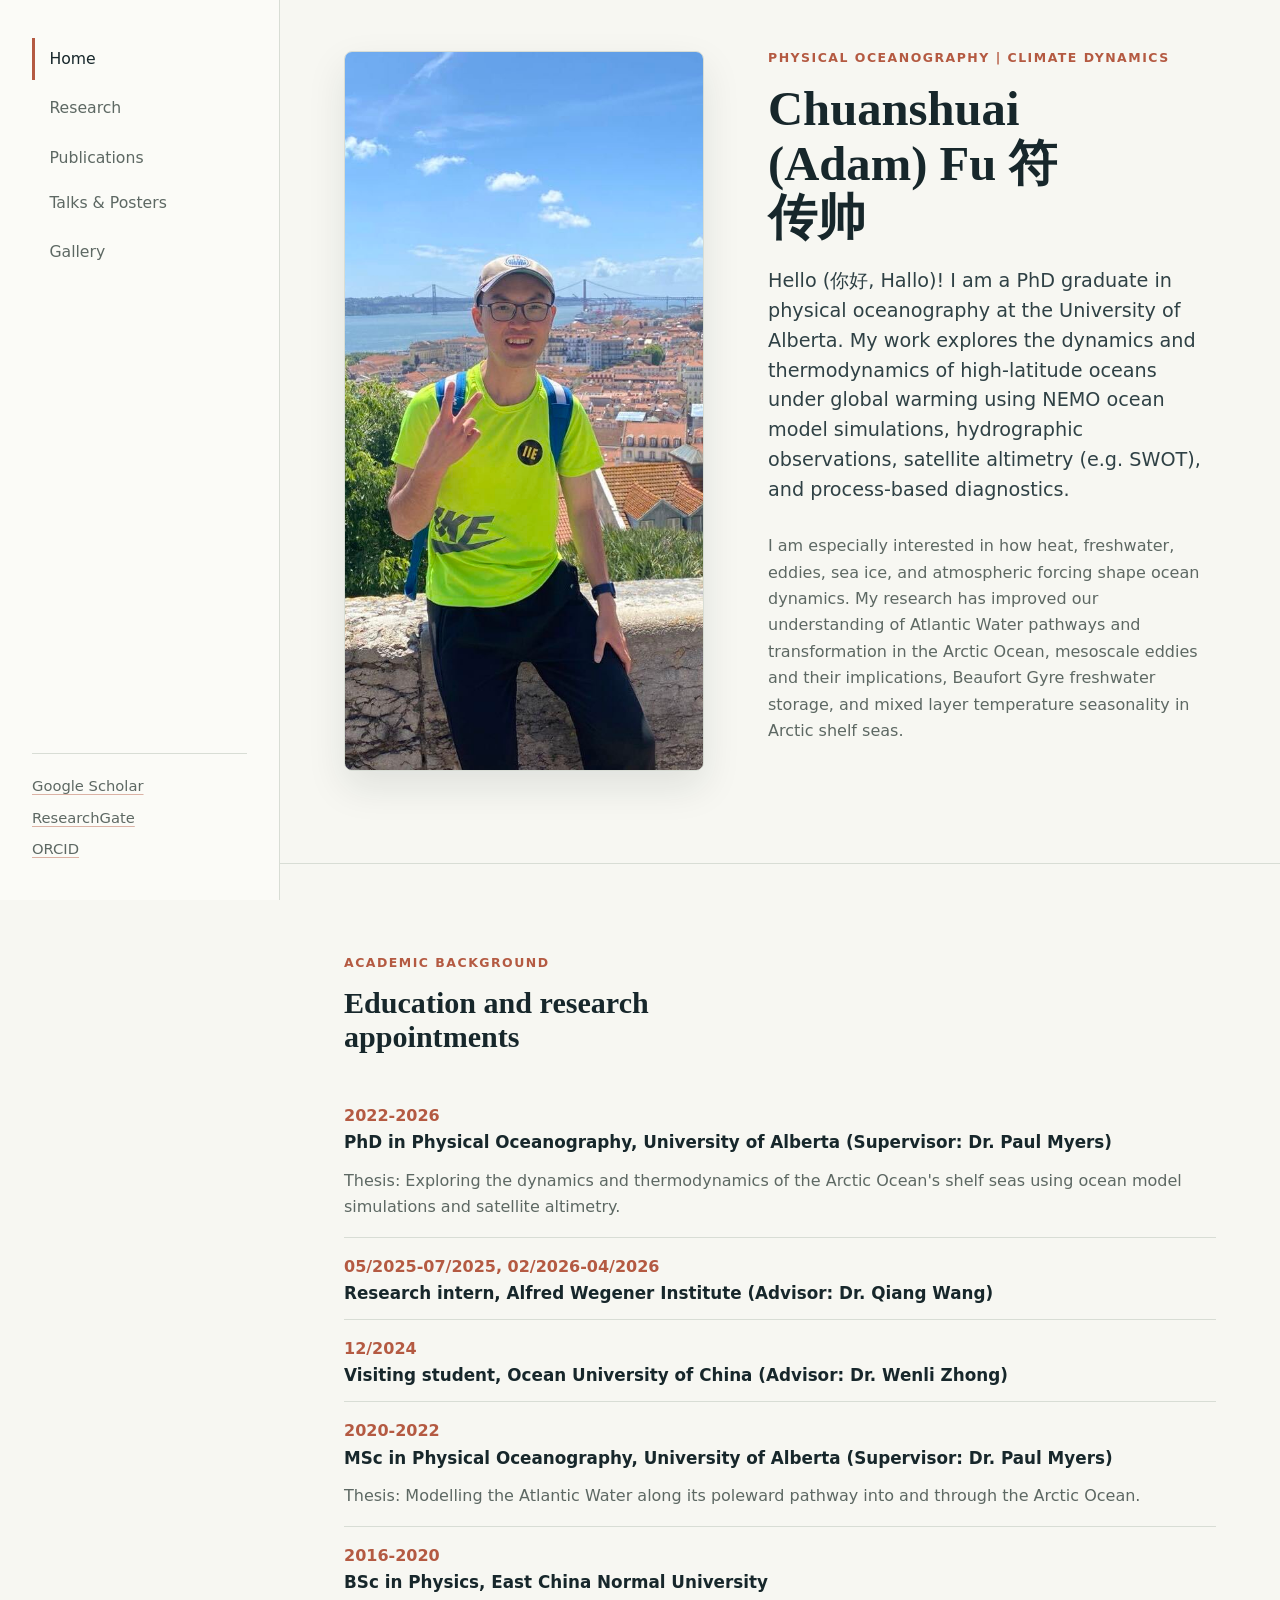
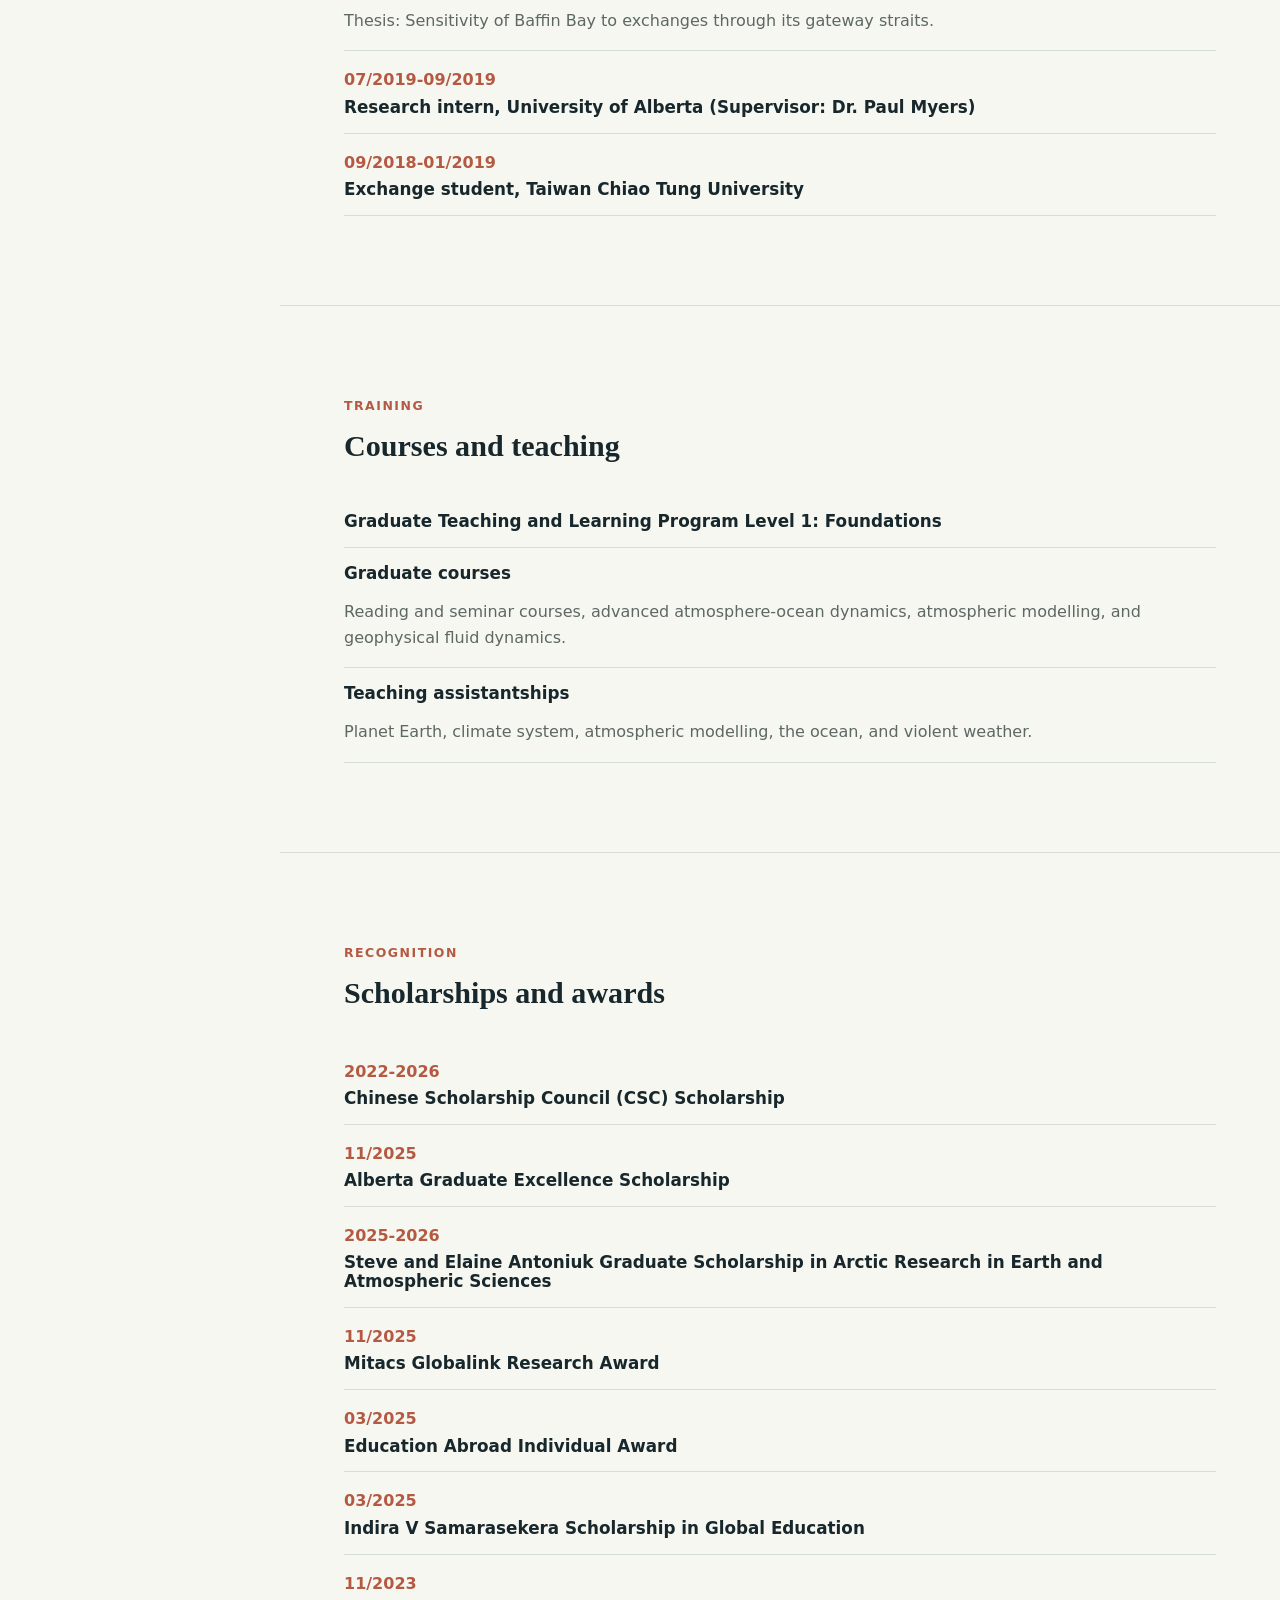
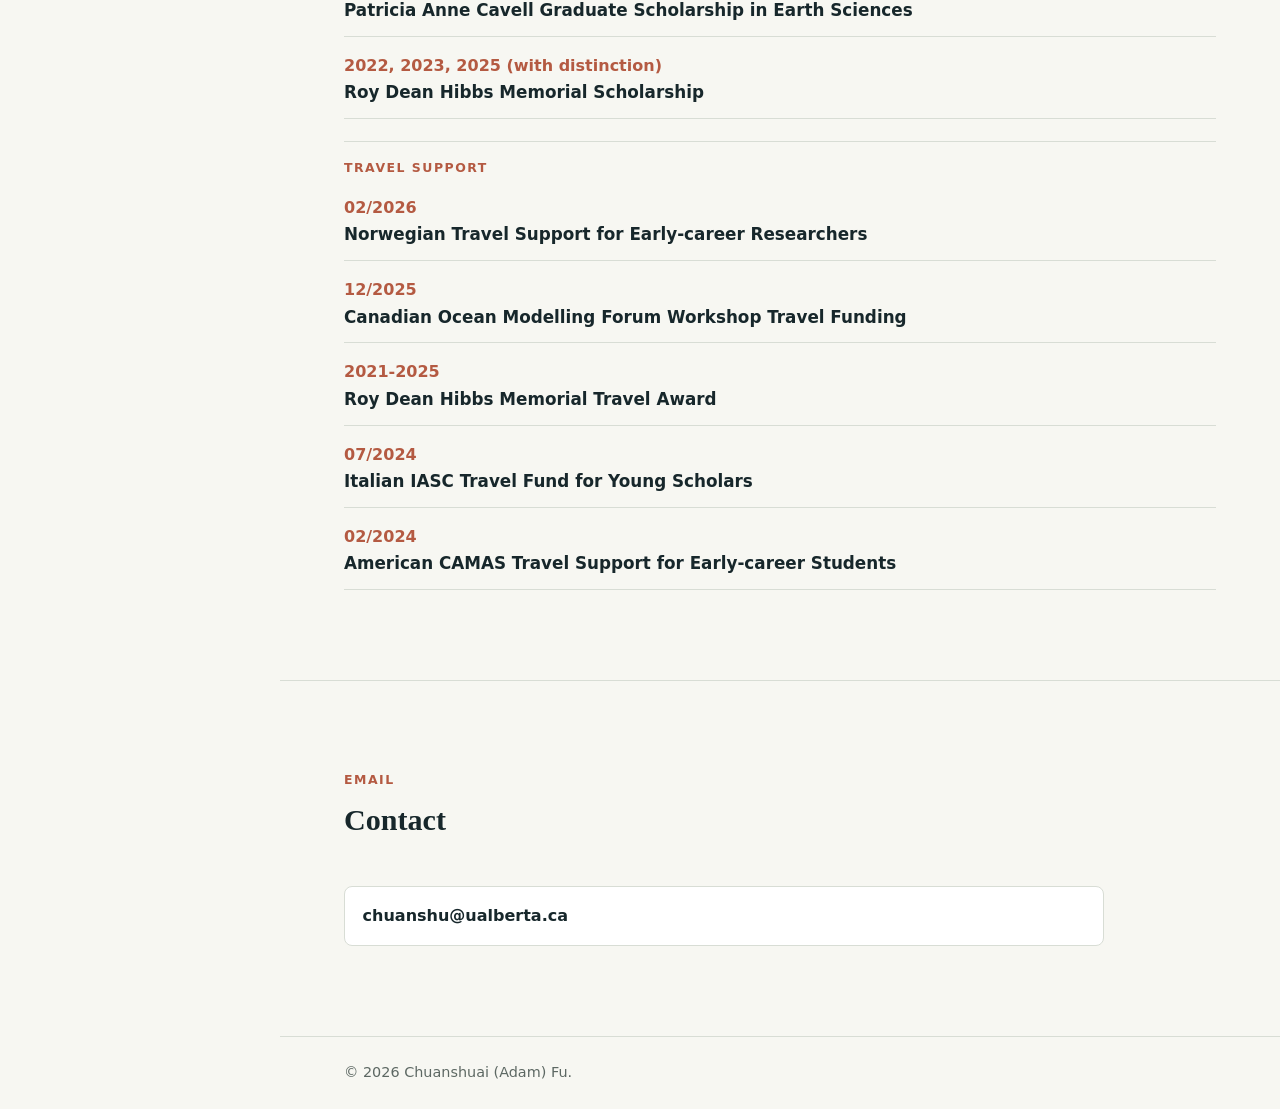
==== commit fe3fd44f: "Update index.html" ====
--- a/index.html
+++ b/index.html
@@ -148,7 +148,7 @@
 
             <article>
               <time>09/2018-01/2019</time>
-              <h3>Exchange student, National Chiao Tung University</h3>
+              <h3>Exchange student, Taiwan Chiao Tung University</h3>
             </article>
 
           </div>
